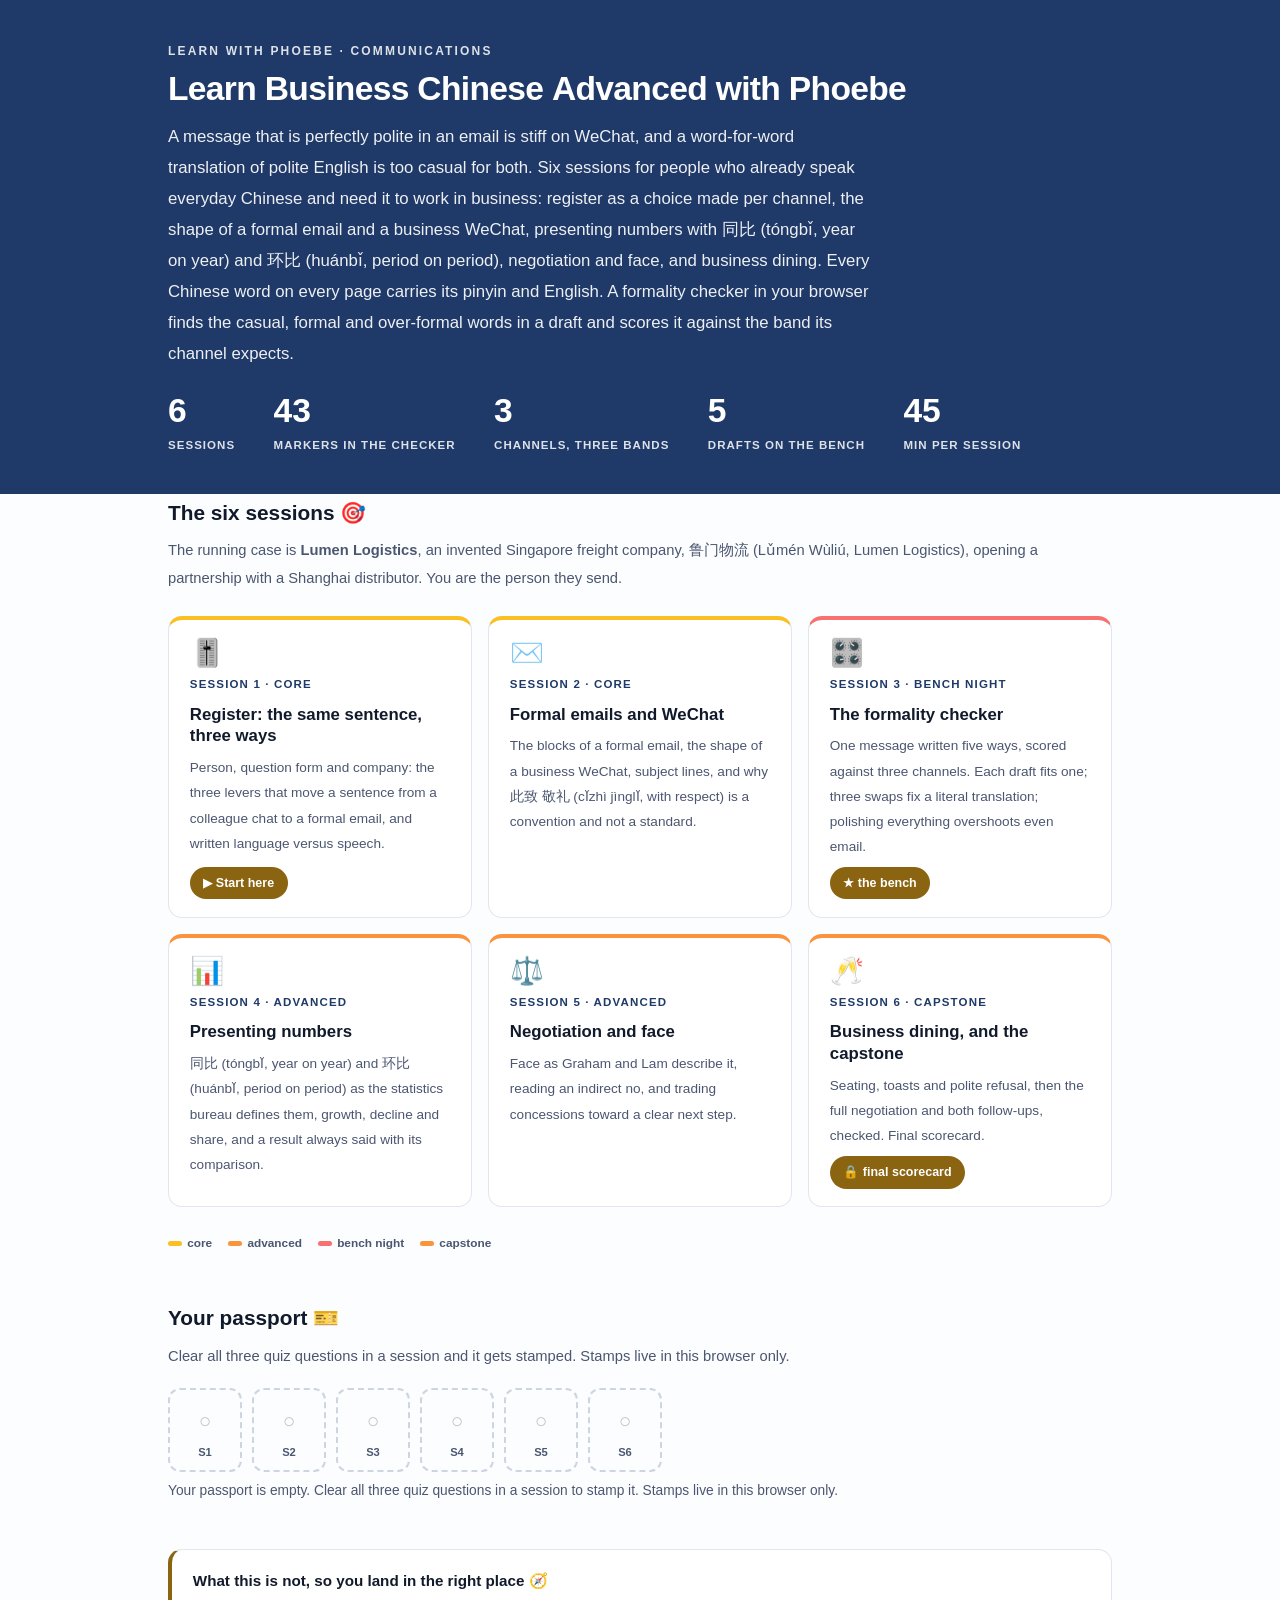
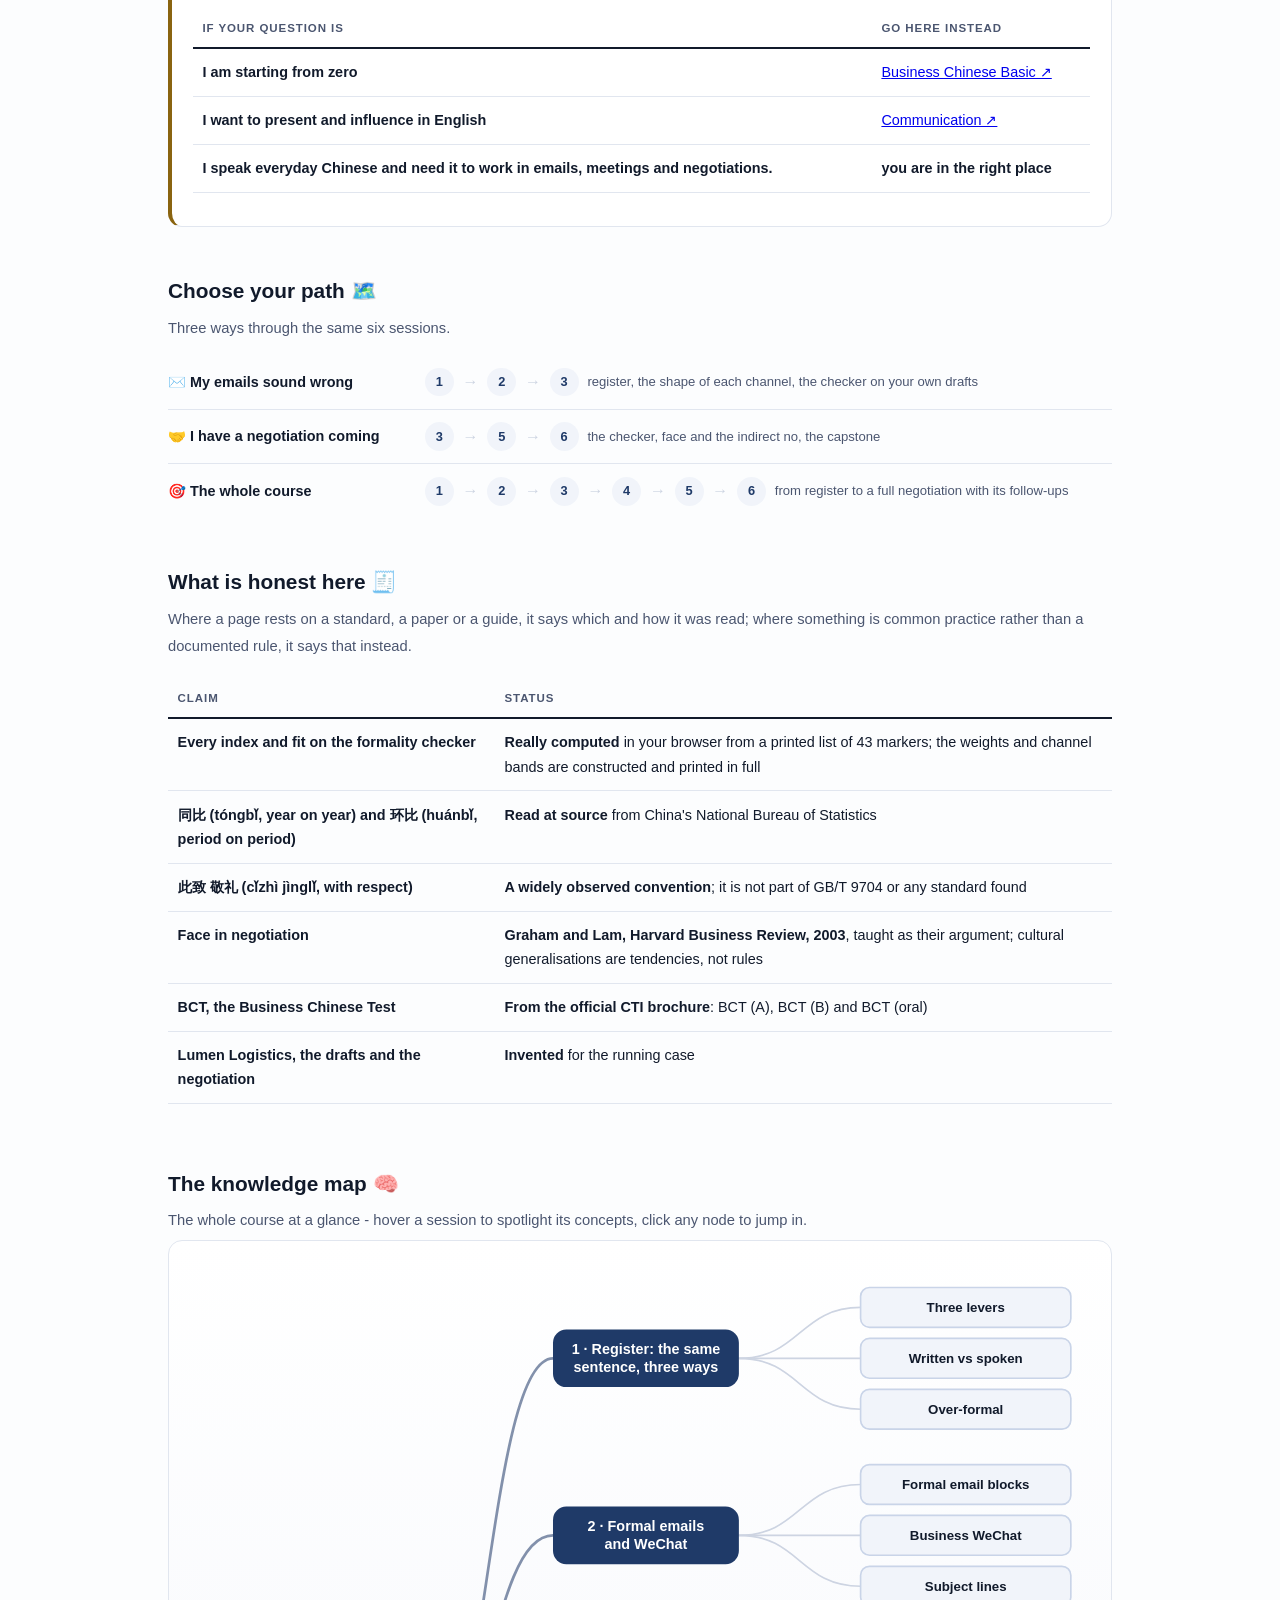
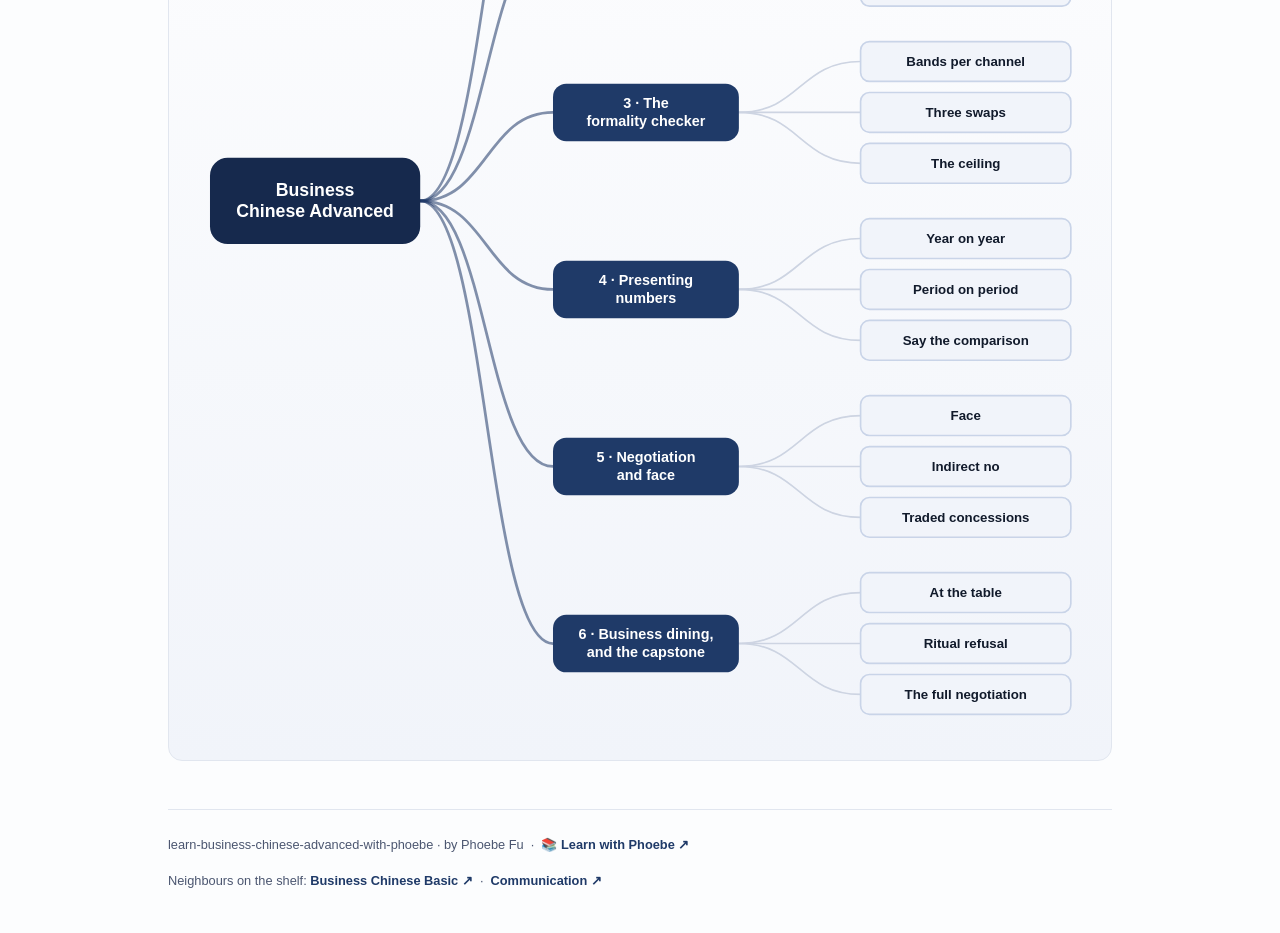
==== index.html @ 0dae361d "Learn Business Chinese Advanced: six sessions Business register for people who already speak everyda" ====
<!DOCTYPE html>
<html lang="en">
<head>
<meta charset="UTF-8">
<meta name="viewport" content="width=device-width, initial-scale=1.0">
<!-- social:start -->
<meta name="description" content="Six sessions on business Chinese for people who already speak it day to day: register, formal emails and WeChat, presenting numbers, negotiation and face, and business dining, with a formality checker that scores a draft against the channel it is going to. Free, by Phoebe Fu.">
<meta property="og:type" content="website">
<meta property="og:site_name" content="Learn with Phoebe">
<meta property="og:title" content="Learn Business Chinese Advanced with Phoebe">
<meta property="og:description" content="One message written five ways, scored against three channels: each draft fits one, and polishing everything into classical phrasing fits none.">
<meta property="og:url" content="https://phoebefu6.github.io/learn-business-chinese-advanced-with-phoebe/">
<meta property="og:image" content="https://phoebefu6.github.io/learn-business-chinese-advanced-with-phoebe/assets/og-cover.png">
<meta property="og:image:width" content="1200">
<meta property="og:image:height" content="630">
<meta name="twitter:card" content="summary_large_image">
<meta name="twitter:title" content="Learn Business Chinese Advanced with Phoebe">
<meta name="twitter:description" content="One message written five ways, scored against three channels: each draft fits one, and polishing everything into classical phrasing fits none.">
<meta name="twitter:image" content="https://phoebefu6.github.io/learn-business-chinese-advanced-with-phoebe/assets/og-cover.png">
<!-- social:end -->
<title>Learn Business Chinese Advanced with Phoebe</title>
<link rel="stylesheet" href="assets/style.css?v=1">
<style>

  .stats-row { display: flex; gap: 2.4rem; margin-top: 1.5rem; flex-wrap: wrap; }
  .stat b { display: block; font-size: 2.1rem; font-weight: 800; line-height: 1.05; font-variant-numeric: tabular-nums; }
  .stat span { font-size: .72rem; opacity: .85; text-transform: uppercase; letter-spacing: .09em; font-weight: 600; }

  .course-grid { display: grid; grid-template-columns: repeat(auto-fit, minmax(17rem, 1fr)); gap: 1rem; margin-top: 1.5rem; }
  .course-card {
    border: 1px solid var(--hairline);
    border-top: 4px solid var(--diff, var(--indigo));
    border-radius: var(--radius);
    padding: 1.2rem 1.3rem 1.1rem;
    display: flex;
    flex-direction: column;
    gap: .5rem;
    text-decoration: none;
    color: var(--ink);
    background: #fff;
    transition: box-shadow .15s ease, border-color .15s ease, transform .15s ease;
    position: relative;
  }
  .course-card:hover { border-color: var(--indigo-soft); border-top-color: var(--diff, var(--indigo)); box-shadow: 0 8px 28px rgba(var(--shadow-rgb),.16); transform: translateY(-3px); }
  .course-card .cicon { font-size: 1.7rem; line-height: 1; }
  .course-card .cnum { font-size: .72rem; font-weight: 700; color: var(--indigo); text-transform: uppercase; letter-spacing: .1em; }
  .course-card h3 { font-size: 1.05rem; font-weight: 800; line-height: 1.3; }
  .course-card p { font-size: .85rem; color: var(--muted); flex: 1; }
  .course-card .meta { display: flex; gap: .4rem; flex-wrap: wrap; }

  .diff-legend { display: flex; gap: 1rem; margin-top: 1.6rem; font-size: .74rem; color: var(--muted); font-weight: 600; flex-wrap: wrap; }
  .diff-legend i { display: inline-block; width: .85rem; height: .35rem; border-radius: 999px; margin-right: .35rem; vertical-align: middle; }

  .paths { margin-top: 2.6rem; }
  .paths h2 { font-size: 1.3rem; font-weight: 800; margin-bottom: .3rem; }
  .paths .plede { color: var(--muted); font-size: .92rem; margin-bottom: .8rem; }
  .path { display: flex; gap: .55rem; align-items: center; padding: .75rem 0; border-bottom: .5px solid var(--hairline); flex-wrap: wrap; }
  .path:last-child { border-bottom: none; }
  .path b { min-width: 15.5rem; font-size: .9rem; }
  .path .pstep { background: var(--indigo-50); color: var(--indigo); border-radius: 999px; padding: .16rem .68rem; font-weight: 700; font-size: .8rem; text-decoration: none; transition: all .12s ease; }
  .path .pstep:hover { background: var(--indigo); color: #fff; }
  .path .parr { color: var(--faint); font-weight: 700; }

  .mm-section { margin-top: 1.6rem; }
  .mm-section h2 { font-size: 1.3rem; font-weight: 800; margin-bottom: .2rem; }
  .mm-section .mm-lede { color: var(--muted); font-size: .92rem; margin-bottom: .4rem; }
  .mm-wrap { border: 1px solid var(--hairline); border-radius: var(--radius); background: linear-gradient(180deg,#fff,var(--indigo-50)); padding: .6rem; overflow-x: auto; }
  .mm-svg { width: 100%; height: auto; display: block; max-width: 60rem; margin: 0 auto; min-width: 34rem; }
  .mm-link { cursor: pointer; text-decoration: none; }
  .mm-node rect { transition: opacity .15s ease, filter .15s ease; }
  .mm-node text { pointer-events: none; }
  .mm-link:hover .mm-node rect { filter: brightness(1.06); }
  .mm-edge { transition: opacity .15s ease; }

  .not-this { border: 1px solid var(--hairline); border-left: 4px solid var(--clay); border-radius: var(--radius); background: #fff; padding: 1.1rem 1.3rem; margin-top: 1.2rem; }
  .not-this h3 { font-size: .95rem; font-weight: 800; margin-bottom: .5rem; }
  .siblings { display: grid; grid-template-columns: repeat(auto-fit, minmax(13rem, 1fr)); gap: .8rem; margin-top: 1rem; }
  .sibling { border: 1px solid var(--hairline); border-radius: 12px; padding: .9rem 1rem; background: #fff; text-decoration: none; color: var(--ink); font-size: .86rem; }
  .sibling b { display: block; font-size: .92rem; margin-bottom: .2rem; }
  .sibling span { color: var(--muted); }
  .sibling.here { border-color: var(--indigo); background: var(--indigo-50); }
</style>
</head>
<body>

<header class="masthead">
  <div class="wrap">
    <div class="eyebrow">Learn with Phoebe · Communications</div>
    <h1>Learn <span class="accent">Business Chinese</span> Advanced with Phoebe</h1>
    <p class="sub">A message that is perfectly polite in an email is stiff on WeChat, and a word-for-word translation of polite English is too casual for both. Six sessions for people who already speak everyday Chinese and need it to work in business: register as a choice made per channel, the shape of a formal email and a business WeChat, presenting numbers with 同比 (tóngbǐ, year on year) and 环比 (huánbǐ, period on period), negotiation and face, and business dining. Every Chinese word on every page carries its pinyin and English. A formality checker in your browser finds the casual, formal and over-formal words in a draft and scores it against the band its channel expects.</p>
    <div class="stats-row">
      <div class="stat"><b data-count="6">6</b><span>sessions</span></div>
      <div class="stat"><b data-count="43">43</b><span>markers in the checker</span></div>
      <div class="stat"><b data-count="3">3</b><span>channels, three bands</span></div>
      <div class="stat"><b data-count="5">5</b><span>drafts on the bench</span></div>
      <div class="stat"><b data-count="45">45</b><span>min per session</span></div>
    </div>
  </div>
</header>

<main class="wrap">

  <section class="section">
    <div class="paths" style="margin-top:0">
      <h2>The six sessions 🎯</h2>
      <p class="plede">The running case is <strong>Lumen Logistics</strong>, an invented Singapore freight company, 鲁门物流 (Lǔmén Wùliú, Lumen Logistics), opening a partnership with a Shanghai distributor. You are the person they send.</p>
    </div>
    <div class="course-grid">
      <a class="course-card" href="courses/01-register.html" style="--diff:#FBBF24">
        <span class="cicon">🎚️</span>
        <span class="cnum">Session 1 · core</span>
        <h3>Register: the same sentence, three ways</h3>
        <p>Person, question form and company: the three levers that move a sentence from a colleague chat to a formal email, and written language versus speech.</p>
        <span class="meta"><span class="pill amber">▶ Start here</span></span>
      </a>
      <a class="course-card" href="courses/02-formal-emails-and-wechat.html" style="--diff:#FBBF24">
        <span class="cicon">✉️</span>
        <span class="cnum">Session 2 · core</span>
        <h3>Formal emails and WeChat</h3>
        <p>The blocks of a formal email, the shape of a business WeChat, subject lines, and why 此致 敬礼 (cǐzhì jìnglǐ, with respect) is a convention and not a standard.</p>
        <span class="meta"></span>
      </a>
      <a class="course-card" href="courses/03-the-formality-checker.html" style="--diff:#F87171">
        <span class="cicon">🎛️</span>
        <span class="cnum">Session 3 · bench night</span>
        <h3>The formality checker</h3>
        <p>One message written five ways, scored against three channels. Each draft fits one; three swaps fix a literal translation; polishing everything overshoots even email.</p>
        <span class="meta"><span class="pill amber">★ the bench</span></span>
      </a>
      <a class="course-card" href="courses/04-presenting-numbers.html" style="--diff:#FB923C">
        <span class="cicon">📊</span>
        <span class="cnum">Session 4 · advanced</span>
        <h3>Presenting numbers</h3>
        <p>同比 (tóngbǐ, year on year) and 环比 (huánbǐ, period on period) as the statistics bureau defines them, growth, decline and share, and a result always said with its comparison.</p>
        <span class="meta"></span>
      </a>
      <a class="course-card" href="courses/05-negotiation-and-face.html" style="--diff:#FB923C">
        <span class="cicon">⚖️</span>
        <span class="cnum">Session 5 · advanced</span>
        <h3>Negotiation and face</h3>
        <p>Face as Graham and Lam describe it, reading an indirect no, and trading concessions toward a clear next step.</p>
        <span class="meta"></span>
      </a>
      <a class="course-card" href="courses/06-dining-and-capstone.html" style="--diff:#FB923C">
        <span class="cicon">🥂</span>
        <span class="cnum">Session 6 · capstone</span>
        <h3>Business dining, and the capstone</h3>
        <p>Seating, toasts and polite refusal, then the full negotiation and both follow-ups, checked. Final scorecard.</p>
        <span class="meta"><span class="pill amber">🔒 final scorecard</span></span>
      </a>
    </div>
    <div class="diff-legend">
      <span><i style="background:#FBBF24"></i>core</span>
      <span><i style="background:#FB923C"></i>advanced</span>
      <span><i style="background:#F87171"></i>bench night</span>
      <span><i style="background:#FB923C"></i>capstone</span>
    </div>
  </section>

  <section class="section">
    <div class="paths" style="margin-top:0">
      <h2>Your passport 🎫</h2>
      <p class="plede">Clear all three quiz questions in a session and it gets stamped. Stamps live in this browser only.</p>
    </div>
    <div class="pp-strip"></div>
  </section>

  <section class="section">
    <div class="not-this">
      <h3>What this is not, so you land in the right place 🧭</h3>
      <table class="clean">
        <tr><th>If your question is</th><th>Go here instead</th></tr>
        <tr><td>I am starting from zero</td><td><a href="https://phoebefu6.github.io/learn-business-chinese-basic-with-phoebe/">Business Chinese Basic ↗</a></td></tr>
        <tr><td>I want to present and influence in English</td><td><a href="https://phoebefu6.github.io/learn-communication-with-phoebe/">Communication ↗</a></td></tr>
        <tr><td><strong>I speak everyday Chinese and need it to work in emails, meetings and negotiations.</strong></td><td><strong>you are in the right place</strong></td></tr>
      </table>
    </div>
  </section>

  <section class="section">
    <div class="paths">
      <h2>Choose your path 🗺️</h2>
      <p class="plede">Three ways through the same six sessions.</p>
      <div class="path"><b>✉️ My emails sound wrong</b>
        <a class="pstep" href="courses/01-register.html">1</a><span class="parr">→</span><a class="pstep" href="courses/02-formal-emails-and-wechat.html">2</a><span class="parr">→</span><a class="pstep" href="courses/03-the-formality-checker.html">3</a>
        <span style="font-size:.82rem;color:var(--muted)">register, the shape of each channel, the checker on your own drafts</span>
      </div>
      <div class="path"><b>🤝 I have a negotiation coming</b>
        <a class="pstep" href="courses/03-the-formality-checker.html">3</a><span class="parr">→</span><a class="pstep" href="courses/05-negotiation-and-face.html">5</a><span class="parr">→</span><a class="pstep" href="courses/06-dining-and-capstone.html">6</a>
        <span style="font-size:.82rem;color:var(--muted)">the checker, face and the indirect no, the capstone</span>
      </div>
      <div class="path"><b>🎯 The whole course</b>
        <a class="pstep" href="courses/01-register.html">1</a><span class="parr">→</span><a class="pstep" href="courses/02-formal-emails-and-wechat.html">2</a><span class="parr">→</span><a class="pstep" href="courses/03-the-formality-checker.html">3</a><span class="parr">→</span><a class="pstep" href="courses/04-presenting-numbers.html">4</a><span class="parr">→</span><a class="pstep" href="courses/05-negotiation-and-face.html">5</a><span class="parr">→</span><a class="pstep" href="courses/06-dining-and-capstone.html">6</a>
        <span style="font-size:.82rem;color:var(--muted)">from register to a full negotiation with its follow-ups</span>
      </div>
    </div>
  </section>

  <section class="section">
    <div class="paths" style="margin-top:0">
      <h2>What is honest here 🧾</h2>
      <p class="plede">Where a page rests on a standard, a paper or a guide, it says which and how it was read; where something is common practice rather than a documented rule, it says that instead.</p>
    </div>
    <table class="clean">
      <tr><th>Claim</th><th>Status</th></tr>
      <tr><td>Every index and fit on the formality checker</td><td><strong>Really computed</strong> in your browser from a printed list of 43 markers; the weights and channel bands are constructed and printed in full</td></tr>
      <tr><td>同比 (tóngbǐ, year on year) and 环比 (huánbǐ, period on period)</td><td><strong>Read at source</strong> from China's National Bureau of Statistics</td></tr>
      <tr><td>此致 敬礼 (cǐzhì jìnglǐ, with respect)</td><td><strong>A widely observed convention</strong>; it is not part of GB/T 9704 or any standard found</td></tr>
      <tr><td>Face in negotiation</td><td><strong>Graham and Lam, Harvard Business Review, 2003</strong>, taught as their argument; cultural generalisations are tendencies, not rules</td></tr>
      <tr><td>BCT, the Business Chinese Test</td><td><strong>From the official CTI brochure</strong>: BCT (A), BCT (B) and BCT (oral)</td></tr>
      <tr><td>Lumen Logistics, the drafts and the negotiation</td><td><strong>Invented</strong> for the running case</td></tr>
    </table>
  </section>

  <section class="section mm-section">
    <h2>The knowledge map 🧠</h2>
    <p class="mm-lede">The whole course at a glance - hover a session to spotlight its concepts, click any node to jump in.</p>
    <div class="mm-wrap"><div id="mindmap"></div></div>
  </section>

  <footer class="pagefoot">
    <span>learn-business-chinese-advanced-with-phoebe · by Phoebe Fu &nbsp;·&nbsp; 📚 <a href="https://phoebefu6.github.io/learn-with-phoebe/">Learn with Phoebe ↗</a></span>
    <span>Neighbours on the shelf: <a href="https://phoebefu6.github.io/learn-business-chinese-basic-with-phoebe/">Business Chinese Basic ↗</a> &nbsp;·&nbsp; <a href="https://phoebefu6.github.io/learn-communication-with-phoebe/">Communication ↗</a></span>
  </footer>

</main>

<script>
window.MINDMAP_DATA = {
  "title": "Business\nChinese Advanced",
  "centerColor": "#16294D",
  "sessions": [
    {
      "label": "Register: the same\nsentence, three ways",
      "href": "courses/01-register.html",
      "color": "#FBBF24",
      "concepts": [
        {
          "label": "Three levers",
          "href": "courses/01-register.html"
        },
        {
          "label": "Written vs spoken",
          "href": "courses/01-register.html"
        },
        {
          "label": "Over-formal",
          "href": "courses/01-register.html"
        }
      ]
    },
    {
      "label": "Formal emails\nand WeChat",
      "href": "courses/02-formal-emails-and-wechat.html",
      "color": "#FBBF24",
      "concepts": [
        {
          "label": "Formal email blocks",
          "href": "courses/02-formal-emails-and-wechat.html"
        },
        {
          "label": "Business WeChat",
          "href": "courses/02-formal-emails-and-wechat.html"
        },
        {
          "label": "Subject lines",
          "href": "courses/02-formal-emails-and-wechat.html"
        }
      ]
    },
    {
      "label": "The\nformality checker",
      "href": "courses/03-the-formality-checker.html",
      "color": "#F87171",
      "concepts": [
        {
          "label": "Bands per channel",
          "href": "courses/03-the-formality-checker.html"
        },
        {
          "label": "Three swaps",
          "href": "courses/03-the-formality-checker.html"
        },
        {
          "label": "The ceiling",
          "href": "courses/03-the-formality-checker.html"
        }
      ]
    },
    {
      "label": "Presenting\nnumbers",
      "href": "courses/04-presenting-numbers.html",
      "color": "#FB923C",
      "concepts": [
        {
          "label": "Year on year",
          "href": "courses/04-presenting-numbers.html"
        },
        {
          "label": "Period on period",
          "href": "courses/04-presenting-numbers.html"
        },
        {
          "label": "Say the comparison",
          "href": "courses/04-presenting-numbers.html"
        }
      ]
    },
    {
      "label": "Negotiation\nand face",
      "href": "courses/05-negotiation-and-face.html",
      "color": "#FB923C",
      "concepts": [
        {
          "label": "Face",
          "href": "courses/05-negotiation-and-face.html"
        },
        {
          "label": "Indirect no",
          "href": "courses/05-negotiation-and-face.html"
        },
        {
          "label": "Traded concessions",
          "href": "courses/05-negotiation-and-face.html"
        }
      ]
    },
    {
      "label": "Business dining,\nand the capstone",
      "href": "courses/06-dining-and-capstone.html",
      "color": "#FB923C",
      "concepts": [
        {
          "label": "At the table",
          "href": "courses/06-dining-and-capstone.html"
        },
        {
          "label": "Ritual refusal",
          "href": "courses/06-dining-and-capstone.html"
        },
        {
          "label": "The full negotiation",
          "href": "courses/06-dining-and-capstone.html"
        }
      ]
    }
  ]
};
</script>
<script src="assets/mindmap.js?v=1"></script>
<script src="assets/app.js?v=1"></script>
</body>
</html>
---- assets/style.css ----
/* learn-business-chinese-advanced-with-phoebe - editorial bold design system
   Accent: ink indigo #1F3A68 · Flagship: gold #8A6410
   (CSS var names still read --indigo/--amber; they hold ink indigo and gold.)
   NOTE: this is the PAGE chrome. Widget palettes inside the bench scripts are separate. */

:root {
  --indigo: #1F3A68;
  --indigo-deep: #16294D;
  --indigo-mid: #2B4C80;
  --indigo-soft: #C9D4E8;
  --indigo-50: #F1F4FA;
  --ink: #111A2B;
  --muted: #4B5670;
  --faint: #CDD4E2;
  --hairline: #E1E6EF;
  --clay: #8A6410;
  --clay-ink: #5E440A;
  --amber: #8A6410;
  --amber-ink: #5E440A;
  --amber-50: #F8F0DD;
  --paper: #FCFDFE;
  --code-bg: #111A2B;
  --code-ink: #E1E6EF;
  --scrim-rgb: 17,26,43;
  --shadow-rgb: 31,58,104;
  --radius: 14px;
}

* { margin: 0; padding: 0; box-sizing: border-box; }

html { font-size: 16px; scroll-behavior: smooth; }
html.zoom-125 { font-size: 20px; }
html.zoom-150 { font-size: 24px; }

body {
  font-family: "Inter", -apple-system, BlinkMacSystemFont, "Segoe UI", Roboto, sans-serif;
  background: var(--paper);
  color: var(--ink);
  line-height: 1.85;
  font-feature-settings: "tnum";
}

.wrap { max-width: 62rem; margin: 0 auto; padding: 0 1.5rem; }

/* ---------- header band ---------- */
.masthead {
  background: var(--indigo);
  color: #fff;
  padding: 2.5rem 0 2.25rem;
}
.masthead .eyebrow {
  font-size: .75rem;
  letter-spacing: .18em;
  text-transform: uppercase;
  opacity: .85;
  font-weight: 600;
}
.masthead h1 {
  font-size: 2.1rem;
  line-height: 1.15;
  font-weight: 800;
  margin: .5rem 0 .75rem;
  letter-spacing: -.02em;
}
.masthead h1 .accent { color: inherit; }
.masthead .sub { font-size: 1.05rem; opacity: .92; max-width: 44rem; }

.chip-row { display: flex; flex-wrap: wrap; gap: .5rem; margin-top: 1.1rem; }
.chip {
  display: inline-flex;
  align-items: center;
  gap: .35rem;
  border-radius: 999px;
  padding: .25rem .8rem;
  font-size: .78rem;
  font-weight: 600;
  white-space: nowrap;
}
.chip.level { background: #fff; color: var(--indigo); }
.chip.audience { background: rgba(255,255,255,.16); color: #fff; border: 1px solid rgba(255,255,255,.35); }
.chip.time { background: var(--ink); color: #fff; font-variant-numeric: tabular-nums; }


/* ---------- agenda band ----------
   Recovered 2026-09-02. These six repos were scaffolded from a stylesheet that had
   lost this block, so .agenda rendered as run-on inline text ~700px tall inside the
   masthead. 87 of 93 repos carry it; these were the exception, and they were also the
   six the estate sweep could not see. See course-builder/references/field-notes.md.

   .a3 does NOT reuse the donor's `color: var(--amber-ink)`: that pair falls below
   4.5:1 against --amber in all six palettes, which is the same failure the sweep
   flags on the wellbeing courses. The literal below is the darkest tone of this
   repo's own amber-ink that clears 4.5:1, so the band stays bright. Recompute it if
   --amber changes. */
.agenda {
  display: flex;
  border-radius: 999px;
  overflow: hidden;
  margin: 1.4rem 0 0;
  font-size: .72rem;
  font-weight: 600;
  text-align: center;
  color: #fff;
}
.agenda span { padding: .45rem .3rem; white-space: nowrap; overflow: hidden; text-overflow: ellipsis; }
.agenda .a1 { background: var(--indigo-deep); }
.agenda .a2 { background: var(--indigo-mid); }
.agenda .a3 { background: var(--amber); color: #FFFFFF; }
.agenda .a4 { background: var(--indigo-soft); color: var(--ink); }

/* ---------- toolbar ---------- */
.toolbar {
  position: sticky;
  top: 0;
  z-index: 40;
  background: rgba(255,255,255,.94);
  backdrop-filter: blur(6px);
  border-bottom: 1px solid var(--hairline);
  padding: .55rem 0;
}
.toolbar .wrap { display: flex; align-items: center; gap: .5rem; flex-wrap: nowrap; }
.toolbar .crumb { font-size: .8rem; color: var(--muted); font-weight: 600; margin-right: auto; min-width: 0; white-space: nowrap; overflow: hidden; text-overflow: ellipsis; }
.toolbar .btn { white-space: nowrap; flex: none; padding: .38rem .8rem; font-size: .78rem; line-height: 1.2; }
.toolbar .crumb a { color: var(--indigo); text-decoration: none; }
.btn {
  border: 1px solid var(--hairline);
  background: #fff;
  color: var(--ink);
  border-radius: 999px;
  padding: .35rem .9rem;
  font-size: .78rem;
  font-weight: 600;
  cursor: pointer;
  font-family: inherit;
  transition: all .15s ease;
}
.btn:hover { border-color: var(--indigo); color: var(--indigo); }
.btn.primary { background: var(--indigo); border-color: var(--indigo); color: #fff; }
.btn.primary:hover { background: var(--indigo-deep); }

/* ---------- sections ---------- */
main { padding: 2.5rem 0 4rem; }

.section { margin-bottom: 2.8rem; }
.section-kicker { margin-bottom: 1rem; }
.section-kicker .klabel {
  display: block;
  font-size: .72rem;
  text-transform: uppercase;
  letter-spacing: .1em;
  color: var(--indigo);
  font-weight: 700;
  margin-bottom: .35rem;
}
.section-kicker h2 {
  font-size: 1.45rem;
  font-weight: 800;
  letter-spacing: -.01em;
  display: flex;
  align-items: center;
  gap: .7rem;
  flex-wrap: wrap;
}
.section-kicker .tag {
  border-radius: 999px;
  padding: .18rem .7rem;
  font-size: .7rem;
  font-weight: 700;
  text-transform: uppercase;
  letter-spacing: .08em;
}
.tag.concept { background: var(--indigo-50); color: var(--indigo); }
.tag.demo { background: var(--amber-50); color: var(--amber-ink); }
.tag.exercise { background: var(--ink); color: #fff; }

.lede { color: var(--muted); max-width: 46rem; margin-bottom: 1.4rem; line-height: 1.8; }

/* live vs self-study markers on cards */
.mode {
  font-size: .64rem;
  font-weight: 700;
  text-transform: uppercase;
  letter-spacing: .07em;
  padding: .14rem .6rem;
  border-radius: 999px;
  flex: none;
}
.mode.live { background: var(--indigo); color: #fff; }
.mode.self { background: #fff; color: var(--muted); border: 1px solid var(--hairline); }

/* ---------- accordions ---------- */
details.card {
  border: 1px solid var(--hairline);
  border-radius: var(--radius);
  margin-bottom: .8rem;
  overflow: hidden;
  background: #fff;
}
details.card[open] { border-color: var(--indigo-soft); box-shadow: 0 8px 28px rgba(var(--shadow-rgb),.08); }
details.card summary {
  list-style: none;
  cursor: pointer;
  padding: 1rem 1.25rem;
  display: flex;
  align-items: center;
  gap: .75rem;
  font-weight: 700;
  font-size: 1.02rem;
  user-select: none;
}
details.card summary::-webkit-details-marker { display: none; }
details.card summary .dot {
  width: .6rem; height: .6rem;
  border-radius: 999px;
  background: var(--indigo);
  flex: none;
}
details.card summary .mini { margin-left: auto; font-size: .72rem; color: var(--muted); font-weight: 600; white-space: nowrap; }
details.card summary .caret { transition: transform .2s ease; color: var(--indigo); font-size: .8rem; }
details.card[open] summary .caret { transform: rotate(90deg); }
details.card .body { padding: 0 1.25rem 1.4rem; border-top: 1px solid var(--hairline); padding-top: 1.15rem; }
details.card .body p { margin-bottom: 1.05rem; max-width: 48rem; }
details.card .body p:last-child { margin-bottom: 0; }
details.card .body ul, details.card .body ol { margin: 0 0 1.1rem 1.2rem; max-width: 47rem; }
details.card .body li { margin-bottom: .65rem; }
details.card .body h4 { font-size: .95rem; font-weight: 700; margin: 1.1rem 0 .45rem; }
details.card .body h4:first-child { margin-top: 0; }

/* ---------- pills & legends ---------- */
.legend { display: flex; flex-wrap: wrap; gap: .5rem; margin: 0 0 1.2rem; }
.pill {
  display: inline-flex;
  align-items: center;
  gap: .4rem;
  border-radius: 999px;
  padding: .28rem .85rem;
  font-size: .78rem;
  font-weight: 600;
}
.pill.solid { background: var(--indigo); color: #fff; }
.pill.light { background: var(--indigo-50); color: var(--indigo); }
.pill.inkpill { background: var(--ink); color: #fff; }
.pill.amber, .pill.peach { background: var(--amber); color: #fff; }
.pill.bare { color: var(--faint); }

/* ---------- 4D grid ---------- */
.grid-2 { display: grid; grid-template-columns: repeat(auto-fit, minmax(15rem, 1fr)); gap: .8rem; margin: .5rem 0 1rem; }
.d-card {
  border: 1px solid var(--hairline);
  border-left: 4px solid var(--indigo);
  border-radius: 10px;
  padding: 1rem 1.1rem;
}
.d-card h4 { font-size: .95rem; margin-bottom: .3rem; }
.d-card h4 .lead-letter { color: var(--indigo); }
.d-card p { font-size: .86rem; color: var(--muted); margin: 0; }

/* ---------- tables ---------- */
table.clean { width: 100%; border-collapse: collapse; font-size: .9rem; margin: .4rem 0 1rem; }
table.clean th {
  text-align: left;
  font-size: .72rem;
  text-transform: uppercase;
  letter-spacing: .08em;
  color: var(--muted);
  padding: .5rem .6rem;
  border-bottom: 2px solid var(--ink);
}
table.clean td { padding: .7rem .6rem; border-bottom: .5px solid var(--hairline); vertical-align: top; line-height: 1.7; }
table.clean td:first-child { font-weight: 600; }

/* ---------- prompt boxes ---------- */
.prompt-box {
  position: relative;
  background: var(--code-bg);
  color: var(--code-ink);
  border-radius: var(--radius);
  padding: 1.1rem 1.2rem;
  margin: 1rem 0 1.2rem;
  font-family: "SF Mono", ui-monospace, Menlo, Consolas, monospace;
  font-size: .84rem;
  line-height: 1.65;
  white-space: pre-wrap;
  word-break: break-word;
}
.prompt-box .label {
  position: absolute;
  top: -0.7rem;
  left: 1rem;
  background: var(--indigo);
  color: #fff;
  font-family: "Inter", -apple-system, sans-serif;
  font-size: .68rem;
  font-weight: 700;
  letter-spacing: .06em;
  text-transform: uppercase;
  border-radius: 999px;
  padding: .15rem .7rem;
}
.prompt-box.bad .label { background: var(--faint); color: var(--ink); }
.prompt-box.good .label { background: var(--amber); color: #fff; }
.copy-btn {
  position: absolute;
  top: .7rem;
  right: .7rem;
  background: rgba(255,255,255,.1);
  border: 1px solid rgba(255,255,255,.25);
  color: #fff;
  border-radius: 999px;
  padding: .25rem .8rem;
  font-size: .72rem;
  font-weight: 600;
  cursor: pointer;
  font-family: "Inter", -apple-system, sans-serif;
  transition: background .15s ease;
}
.copy-btn:hover { background: rgba(255,255,255,.22); }
.copy-btn.copied { background: var(--amber); border-color: var(--amber); color: #fff; }

/* ---------- demo steps ---------- */
.steps { counter-reset: step; margin: .6rem 0 1rem; }
.step {
  display: grid;
  grid-template-columns: max-content minmax(0, 1fr);
  column-gap: .9rem;
  row-gap: .2rem;
  padding: .85rem 0;
  border-bottom: .5px solid var(--hairline);
}
.step > * { grid-column: 2; min-width: 0; }
.step > .prompt-box { margin: .8rem 0 .4rem; }
.step:last-child { border-bottom: none; }
.step::before {
  counter-increment: step;
  content: counter(step);
  flex: none;
  width: 1.7rem; height: 1.7rem;
  border-radius: 999px;
  background: var(--indigo-50);
  color: var(--indigo);
  font-weight: 700;
  font-size: .85rem;
  display: inline-flex;
  align-items: center;
  justify-content: center;
  margin-top: .1rem;
}
.step p { margin: 0; }
/* A code box inside a step sits BELOW the step text at full width. Without this the flex row
 * puts it in a half-width column beside the text and wraps code mid-token. */
.step { flex-wrap: wrap; }
.step > p { flex: 1 1 0; min-width: 0; }
.step > .prompt-box { flex: 1 1 100%; margin: .7rem 0 .2rem; word-break: normal; overflow-x: auto; }

/* ---------- callouts ---------- */
.callout {
  border-radius: var(--radius);
  padding: 1rem 1.2rem;
  margin: 1rem 0;
  font-size: .92rem;
}
.callout.tip { background: var(--indigo-50); border-left: 4px solid var(--indigo); }
.callout.win { background: var(--amber-50); border-left: 4px solid var(--amber); }
.callout strong:first-child { display: block; margin-bottom: .2rem; }

.callout.example {
  background: #FFFFFF;
  border: 1px solid var(--hairline);
  border-left: 4px solid var(--amber);
  font-size: .9rem;
}
.callout.example .ex-pill {
  display: inline-block;
  background: var(--amber);
  color: #fff;
  border-radius: 999px;
  padding: .15rem .7rem;
  font-size: .68rem;
  font-weight: 700;
  text-transform: uppercase;
  letter-spacing: .06em;
  margin-bottom: .5rem;
}
.callout.example p { margin: 0 0 .75rem; max-width: 47rem; }
.callout.example p:last-child { margin-bottom: 0; }
.callout.example ul { margin: 0 0 0 1.1rem; max-width: 46rem; }
.callout.example li { margin-bottom: .6rem; }
.callout.example li:last-child { margin-bottom: 0; }

/* ---------- zoomable figures ---------- */
figure.zoomable {
  border: 1px solid var(--hairline);
  border-radius: var(--radius);
  padding: 1.2rem;
  margin: 1rem 0 1.4rem;
  cursor: zoom-in;
  transition: box-shadow .15s ease;
  background: #fff;
}
figure.zoomable:hover { box-shadow: 0 8px 28px rgba(var(--shadow-rgb),.12); }
figure.zoomable svg, figure.zoomable img { width: 100%; height: auto; display: block; }
figure.zoomable figcaption {
  margin-top: .6rem;
  font-size: .76rem;
  color: var(--muted);
  font-weight: 600;
  display: flex;
  align-items: center;
  gap: .4rem;
}

.lightbox {
  position: fixed;
  inset: 0;
  z-index: 100;
  background: rgba(var(--scrim-rgb),.9);
  display: none;
  align-items: center;
  justify-content: center;
  padding: 3vh 3vw;
  cursor: zoom-out;
}
.lightbox.open { display: flex; }
.lightbox .inner {
  background: #fff;
  border-radius: var(--radius);
  padding: 2rem;
  max-width: 94vw;
  max-height: 92vh;
  overflow: auto;
}
.lightbox .inner svg, .lightbox .inner img { width: min(88vw, 70rem); height: auto; }
.lightbox .close-hint {
  position: fixed;
  top: 1rem; right: 1.4rem;
  color: #fff;
  font-size: .8rem;
  font-weight: 600;
  opacity: .8;
}

/* ---------- courses covered ---------- */
.covered { border: 1px solid var(--hairline); border-radius: var(--radius); overflow: hidden; }
.covered-row {
  display: flex;
  align-items: baseline;
  gap: .8rem;
  padding: .75rem 1.1rem;
  border-bottom: .5px solid var(--hairline);
  font-size: .9rem;
}
.covered-row:last-child { border-bottom: none; }
.covered-row .status { flex: none; }
.covered-row .name { font-weight: 600; }
.covered-row .note { margin-left: auto; color: var(--muted); font-size: .78rem; text-align: right; }

/* ---------- cheat sheet footer ---------- */
.cheat {
  background: var(--ink);
  color: #fff;
  border-radius: var(--radius);
  padding: 1.6rem 1.6rem 1.3rem;
  margin-top: 3rem;
}
.cheat h3 { font-size: 1.1rem; margin-bottom: 1rem; }
.cheat h3 span { color: var(--indigo-soft); }
.cheat .grid-2 { gap: 1rem; }
.cheat .cheat-item { border-left: 3px solid var(--indigo-mid); padding-left: .8rem; }
.cheat .cheat-item b { display: block; font-size: .85rem; color: var(--indigo-soft); }
.cheat .cheat-item span { font-size: .82rem; opacity: .85; }

footer.pagefoot {
  border-top: 1px solid var(--hairline);
  margin-top: 3rem;
  padding: 1.4rem 0 2.5rem;
  font-size: .8rem;
  color: var(--muted);
  display: flex;
  justify-content: space-between;
  flex-wrap: wrap;
  gap: .8rem;
}
footer.pagefoot a { color: var(--indigo); text-decoration: none; font-weight: 600; }

/* ---------- wayfinding: reading progress + section dots + part numbers ---------- */

#progress-bar {
  position: fixed;
  top: 0; left: 0;
  height: 3px;
  width: 0;
  background: linear-gradient(90deg, var(--indigo), var(--amber));
  z-index: 90;
}

.pagenav {
  position: fixed;
  right: 1.1rem;
  top: 50%;
  transform: translateY(-50%);
  z-index: 50;
  display: flex;
  flex-direction: column;
  gap: .55rem;
}
.pagenav a {
  width: .68rem; height: .68rem;
  border-radius: 999px;
  background: #fff;
  border: 2px solid var(--faint);
  display: block;
  position: relative;
  transition: all .15s ease;
}
.pagenav a:hover { border-color: var(--indigo); transform: scale(1.3); }
.pagenav a.active { background: var(--indigo); border-color: var(--indigo); }
.pagenav a .nlabel {
  position: absolute;
  right: 1.4rem;
  top: 50%;
  transform: translateY(-50%);
  background: var(--ink);
  color: #fff;
  font-size: .7rem;
  font-weight: 600;
  padding: .22rem .65rem;
  border-radius: 6px;
  white-space: nowrap;
  opacity: 0;
  pointer-events: none;
  transition: opacity .15s ease;
}
.pagenav a:hover .nlabel { opacity: 1; }
@media (max-width: 74rem) { .pagenav { display: none; } }

main { counter-reset: partnum -1; }
.section .section-kicker { position: relative; }
.section .section-kicker::before {
  counter-increment: partnum;
  content: counter(partnum, decimal-leading-zero);
  position: absolute;
  right: 0;
  top: -1.2rem;
  font-size: 4.4rem;
  font-weight: 800;
  color: var(--indigo-50);
  line-height: 1;
  font-variant-numeric: tabular-nums;
  pointer-events: none;
  z-index: 0;
}
.section .section-kicker > * { position: relative; z-index: 1; }

details.card summary { transition: background .15s ease; }
details.card summary:hover { background: #F1F4FA; }

/* ---------- journey strip: you are here in the series ---------- */
.journey {
  display: flex;
  align-items: center;
  gap: .45rem;
  margin-top: 1.1rem;
  flex-wrap: wrap;
}
.journey .jlabel { font-size: .7rem; font-weight: 700; text-transform: uppercase; letter-spacing: .09em; opacity: .8; margin-right: .3rem; }
.journey a {
  width: 1.7rem; height: 1.7rem;
  border-radius: 999px;
  display: inline-flex;
  align-items: center;
  justify-content: center;
  font-size: .8rem;
  font-weight: 700;
  text-decoration: none;
  color: #fff;
  border: 1.5px solid rgba(255,255,255,.45);
  transition: all .15s ease;
  font-variant-numeric: tabular-nums;
}
.journey a:hover { border-color: #fff; transform: scale(1.12); }
.journey a.here { background: #fff; color: var(--indigo); border-color: #fff; }
.journey a.dd-chip { width: auto; border-radius: 999px; padding: 0 .7rem; font-size: .72rem; }

/* ---------- check-yourself quiz ---------- */
.quiz-q {
  border: 1px solid var(--hairline);
  border-radius: var(--radius);
  padding: 1.1rem 1.25rem 1rem;
  margin-bottom: .9rem;
  background: #fff;
}
.quiz-q .qtext { font-weight: 700; margin-bottom: .7rem; }
.quiz-q .qopt {
  display: block;
  width: 100%;
  text-align: left;
  background: #fff;
  border: 1px solid var(--hairline);
  border-radius: 10px;
  padding: .6rem .9rem;
  margin-bottom: .5rem;
  font-size: .9rem;
  font-family: inherit;
  color: var(--ink);
  cursor: pointer;
  transition: all .15s ease;
}
.quiz-q .qopt:hover { border-color: var(--indigo); background: var(--indigo-50); }
.quiz-q .qopt.correct { background: var(--indigo); border-color: var(--indigo); color: #fff; font-weight: 600; }
.quiz-q .qopt.correct::after { content: "  ✓"; }
.quiz-q .qopt.wrong { background: #FEF2F2; border-color: #FCA5A5; color: #991B1B; animation: qshake .3s ease; }
.quiz-q .qopt.wrong::after { content: "  ✗ try again"; font-size: .78rem; }
.quiz-q .qopt:disabled { cursor: default; }
.quiz-q .qwhy {
  display: none;
  background: var(--amber-50);
  border-left: 4px solid var(--amber);
  border-radius: 8px;
  padding: .6rem .9rem;
  font-size: .86rem;
  margin-top: .3rem;
}
.quiz-q.answered .qwhy { display: block; }
@keyframes qshake {
  0%, 100% { transform: translateX(0); }
  25% { transform: translateX(-5px); }
  75% { transform: translateX(5px); }
}
.quiz-score { font-weight: 700; color: var(--indigo); margin-top: .4rem; }

@media (prefers-reduced-motion: reduce) {
  .quiz-q .qopt.wrong { animation: none; }
  .journey a:hover { transform: none; }
}

/* ---------- micro-interactions (react-bits inspired, vanilla) ---------- */

/* BlurText: staggered word reveal on the masthead headline */
.masthead h1 .bw {
  display: inline-block;
  opacity: 0;
  filter: blur(8px);
  transform: translateY(.35em);
  animation: bw-in .7s cubic-bezier(.22,.9,.35,1) forwards;
  animation-delay: var(--bw-delay, 0s);
}
@keyframes bw-in {
  to { opacity: 1; filter: blur(0); transform: translateY(0); }
}

/* SpotlightCard: cursor-following highlight on accordion cards */
details.card { position: relative; }
details.card::after {
  content: "";
  position: absolute;
  inset: 0;
  pointer-events: none;
  opacity: 0;
  transition: opacity .3s ease;
  background: radial-gradient(320px circle at var(--mx, 50%) var(--my, 50%), rgba(var(--shadow-rgb),.09), transparent 65%);
}
details.card:hover::after { opacity: 1; }

/* ScrollReveal: sections rise in as they enter the viewport */
.js-reveal .section {
  opacity: 0;
  transform: translateY(16px);
  transition: opacity .6s ease, transform .6s cubic-bezier(.22,.9,.35,1);
}
.js-reveal .section.revealed { opacity: 1; transform: none; }

@media (prefers-reduced-motion: reduce) {
  .masthead h1 .bw { animation: none; opacity: 1; filter: none; transform: none; }
  details.card::after { display: none; }
  .js-reveal .section { opacity: 1; transform: none; transition: none; }
}

@media (max-width: 40rem) {
  .masthead h1 { font-size: 1.6rem; }
  
  .toolbar .crumb { display: none; }
}

@media print {
  .toolbar, .copy-btn { display: none; }
  details.card { border: 1px solid #ccc; }
}

/* ---------- live SQL playground (sql-live.js) ---------- */
.sqlbox {
  border: 1px solid var(--hairline);
  border-radius: var(--radius);
  background: #fff;
  overflow: hidden;
  margin: 1rem 0 1.4rem;
  box-shadow: 0 8px 28px rgba(var(--shadow-rgb),.06);
}
.sql-bar {
  display: flex; align-items: center; gap: .5rem;
  padding: .5rem .8rem;
  background: var(--indigo-deep);
  color: #fff;
}
.sql-dot { width: .6rem; height: .6rem; border-radius: 999px; background: var(--amber); flex: none; }
.sql-title { font-size: .76rem; font-weight: 600; letter-spacing: .02em; opacity: .92; }
.sql-spacer { margin-left: auto; }
.sql-btn {
  border: 1px solid rgba(255,255,255,.28);
  background: rgba(255,255,255,.08);
  color: #fff;
  border-radius: 999px;
  padding: .26rem .8rem;
  font-size: .74rem; font-weight: 700; cursor: pointer;
  font-family: inherit; transition: all .14s ease; white-space: nowrap;
}
.sql-btn:hover { background: rgba(255,255,255,.2); }
.sql-btn.sql-run { background: var(--amber); color: #fff; border-color: var(--amber); }
.sql-btn.sql-run:hover { filter: brightness(1.05); }
.sql-label {
  display: block;
  font-size: .64rem; text-transform: uppercase; letter-spacing: .09em;
  font-weight: 700; color: var(--muted);
  padding: .6rem .9rem .2rem;
}
.sql-code-wrap { border-bottom: 1px solid var(--hairline); }
.sql-code {
  width: 100%;
  border: none; outline: none; resize: vertical;
  padding: .35rem .9rem .9rem;
  font-family: "SF Mono", "JetBrains Mono", Menlo, Consolas, monospace;
  font-size: .86rem; line-height: 1.6;
  color: var(--ink); background: #fff;
  tab-size: 2;
}
.sql-out { padding: .2rem .9rem 1rem; overflow-x: auto; }
.sql-tablewrap { overflow-x: auto; }
table.sql-table { width: 100%; border-collapse: collapse; font-size: .84rem; margin: .3rem 0 .1rem; }
table.sql-table th {
  text-align: left; text-transform: uppercase; letter-spacing: .05em;
  font-size: .68rem; color: var(--indigo); font-weight: 800;
  padding: .35rem .6rem; border-bottom: 2px solid var(--indigo-50); white-space: nowrap;
}
table.sql-table td {
  padding: .32rem .6rem; border-bottom: .5px solid var(--hairline);
  font-variant-numeric: tabular-nums; white-space: nowrap;
}
table.sql-table tr:last-child td { border-bottom: none; }
.sql-null { color: var(--faint); font-style: italic; font-size: .78rem; }
.sql-note { font-size: .74rem; color: var(--muted); margin: .5rem 0 0; font-weight: 600; }
.sql-hint { font-weight: 500; font-style: italic; }
.sql-err {
  font-size: .82rem; color: #991B1B; background: #FEF2F2;
  border: 1px solid #FCA5A5; border-radius: 8px;
  padding: .55rem .75rem; margin: .4rem 0 0;
  font-family: "SF Mono", Menlo, monospace;
}
.sql-cap { font-size: .78rem; color: var(--muted); padding: 0 .9rem .8rem; }
.sqlbox.sql-had-err .sql-bar { background: #7f1d1d; }


@keyframes wkIn { from { opacity: 0; transform: translateY(6px); } to { opacity: 1; transform: none; } }


@media (max-width: 640px) {  }


@media (max-width: 640px) {
  
  
}

/* === LWP-PATCH v2 === */
/* palette-agnostic aliases: 75 repos use --indigo/--amber, 1 uses --pine/--clay */
:root {
  --pv-accent: var(--indigo, var(--pine, #334155));
  --pv-flag: var(--amber, var(--clay, #1F3A68));
  --pv-flag-50: var(--amber-50, var(--clay-50, #F8F0DD));
}

/* ============================================================
   v2 - readable on a phone + reading modes
   Layout only. No palette tokens are changed.
   ============================================================ */

/* --- skip link --- */
.skip-link {
  position: absolute; left: -9999px; top: 0; z-index: 200;
  background: var(--pv-accent); color: #fff;
  padding: .7rem 1.1rem; border-radius: 0 0 var(--radius) 0;
  font-weight: 700; font-size: .85rem; text-decoration: none;
}
.skip-link:focus { left: 0; }

/* --- visible keyboard focus everywhere --- */
:focus-visible {
  outline: 3px solid var(--pv-flag);
  outline-offset: 2px;
  border-radius: 4px;
}

/* --- diagrams: hold authored width, scroll instead of shrinking --- */
.figscroll { overflow-x: auto; -webkit-overflow-scrolling: touch; overscroll-behavior-x: contain; }
.figscroll::-webkit-scrollbar { height: 6px; }
.figscroll::-webkit-scrollbar-thumb { background: var(--faint); border-radius: 3px; }

/* --- tables: scroll container + sticky row label --- */
.tablescroll { overflow-x: auto; -webkit-overflow-scrolling: touch; border-radius: var(--radius); }

/* --- section contents counter --- */
.sec-meta {
  display: block; margin-top: .3rem;
  font-size: .72rem; font-weight: 700; letter-spacing: .06em;
  text-transform: uppercase; color: var(--muted);
  font-variant-numeric: tabular-nums;
}

/* --- study-mode switch --- */
.btn.mode-on { background: var(--pv-flag); border-color: var(--pv-flag); color: #fff; }

/* --- deep-linked card gets a moment of emphasis --- */
details.card.linked { border-color: var(--pv-flag); box-shadow: 0 0 0 3px var(--pv-flag-50); }

@media (max-width: 820px) {
  /* labels keep the size they were drawn at; the figure scrolls */
  figure.zoomable svg { min-width: 820px; }
  .figscroll .mm-svg, .mindmap svg { min-width: 840px; }

  table.clean { min-width: 620px; }
  table.clean th:first-child,
  table.clean td:first-child {
    position: sticky; left: 0; background: #fff;
    box-shadow: 1px 0 0 var(--hairline);
  }

  pre, .prompt-box { overflow-x: auto; }

  /* 44px tap targets */
  details.card summary { min-height: 44px; }
  .qopt { min-height: 44px; display: flex; align-items: center; padding: .7rem .9rem; }
  .toolbar .btn, .pagefoot a { min-height: 44px; display: inline-flex; align-items: center; justify-content: center; }
  .toolbar .crumb, .toolbar #zoom-toggle { display: none; }
  .toolbar .btn { flex: 1 1 0; padding: .3rem .4rem; font-size: .72rem; }
  table.clean { display: block; overflow-x: auto; -webkit-overflow-scrolling: touch; }
}

@media (max-width: 640px) {
  /* long inline code tokens and nowrap chips are the two things that still
     forced the page sideways below 640px: let them break rather than push
     the layout. Inside the media query only - desktop is untouched. */
  :not(pre) > code, .prompt-box span, code span,
  p span, li span, td span { overflow-wrap: anywhere; word-break: break-word; }
  .chip, .syn-chip, .pill, .mode, .tag { white-space: normal; max-width: 100%; }

  
  
  .chip-row, .legend { flex-wrap: wrap; }
  .journey { flex-wrap: wrap; row-gap: .45rem; }
}

/* --- print: a session should print as a complete handout --- */
@media print {
  .pagenav, #progress-bar, .skip-link, .journey, .lightbox { display: none !important; }
  details.card > .body { display: block !important; }
  details.card, figure, table.clean, .callout { break-inside: avoid; page-break-inside: avoid; }
  figure.zoomable svg { min-width: 0; max-width: 100%; }
  .figscroll, .tablescroll { overflow: visible; }
  a[href^="http"]::after { content: " (" attr(href) ")"; font-size: .72rem; color: #555; }
}

/* swipe hint: own line, only when the diagram really does scroll */
figure.zoomable.can-scroll figcaption { flex-wrap: wrap; }
figure.zoomable.can-scroll figcaption::after {
  content: "swipe the diagram \2192";
  flex: 0 0 100%;
  margin-top: .2rem;
  font-size: .72rem;
  font-weight: 700;
  letter-spacing: .04em;
  color: var(--pv-flag);
}
/* === /LWP-PATCH === */


/* ============================================================
   LWP WIDGET KIT v1 - wipe / hotspot / tick / tryrow / stakes
   / scorecard / passport. Self-theming off the course :root.
   ============================================================ */

/* --- shared shell --------------------------------------- */
.wk {
  margin: 26px 0;
  border: 1px solid var(--hairline);
  border-radius: var(--radius);
  background: #fff;
  box-shadow: 0 2px 10px rgba(0,0,0,.03);
  overflow: hidden;
}
.wk-head {
  display: flex; align-items: center; gap: 10px;
  padding: 12px 16px;
  background: var(--indigo-50);
  border-bottom: 1px solid var(--hairline);
}
.wk-head b {
  font-size: 0.74rem; font-weight: 800; letter-spacing: .07em;
  text-transform: uppercase; color: var(--indigo-deep);
}
.wk-head .wk-hint { font-size: 0.82rem; color: var(--muted); }
.wk-body { padding: 18px 16px; }
.wk-foot {
  padding: 10px 16px; border-top: 1px dashed var(--hairline);
  font-size: 0.82rem; color: var(--muted); background: var(--paper);
}

/* --- 1. wipe: draggable before/after ------------------- */
.wipe { position: relative; user-select: none; touch-action: none; }
.wipe-panes { position: relative; overflow: hidden; border-radius: 10px; }
.wipe-a, .wipe-b { padding: 18px 20px; font-size: 0.92rem; line-height: 1.75; }
.wipe-a { background: #FEF2F2; border: 1px solid #FCA5A5; border-radius: 10px; }
.wipe-b {
  position: absolute; inset: 0;
  background: var(--indigo-50); border: 1px solid var(--indigo-soft);
  border-radius: 10px;
  clip-path: inset(0 0 0 var(--wx, 50%));
}
.wipe-a h5, .wipe-b h5 {
  margin: 0 0 8px; font-size: 0.72rem; letter-spacing: .07em;
  text-transform: uppercase; font-weight: 800;
}
.wipe-a h5 { color: #991B1B; }
.wipe-b h5 { color: var(--indigo-deep); }
.wipe-a p, .wipe-b p { margin: 0 0 6px; }
.wipe-grip {
  position: absolute; top: 0; bottom: 0; width: 3px;
  background: var(--indigo); cursor: ew-resize; z-index: 3;
  transform: translateX(-1.5px);
}
.wipe-grip::after {
  content: "⇄"; position: absolute; top: 50%; left: 50%;
  transform: translate(-50%, -50%);
  width: 30px; height: 30px; border-radius: 999px;
  background: var(--indigo); color: #fff;
  display: grid; place-items: center;
  font-size: 0.85rem; font-weight: 800;
  box-shadow: 0 3px 12px rgba(0,0,0,.22);
}
.wipe-tags { display: flex; justify-content: space-between; margin-top: 10px; }
.wipe-tags span {
  font-size: 0.7rem; font-weight: 800; letter-spacing: .06em;
  text-transform: uppercase; padding: 3px 10px; border-radius: 999px;
}
.wipe-tags .wt-a { background: #FEF2F2; color: #991B1B; }
.wipe-tags .wt-b { background: var(--indigo-50); color: var(--indigo-deep); }

/* --- 2. hotspot: pins on a mock ------------------------ */
.hotspot { position: relative; }
.hs-mock { position: relative; border-radius: 10px; overflow: hidden; }
.hs-mock svg { display: block; width: 100%; height: auto; }
.hs-pin {
  position: absolute; left: var(--x); top: var(--y);
  transform: translate(-50%, -50%);
  width: 27px; height: 27px; border-radius: 999px;
  border: 2px solid #fff; background: var(--indigo); color: #fff;
  font: 800 0.78rem/1 Inter, sans-serif;
  display: grid; place-items: center; cursor: pointer;
  box-shadow: 0 2px 9px rgba(0,0,0,.28);
  transition: transform .16s ease, background .16s ease;
  z-index: 2;
}
.hs-pin:hover { transform: translate(-50%, -50%) scale(1.18); }
.hs-pin.on { background: var(--amber); color: #fff; }
.hs-pin::before {
  content: ""; position: absolute; inset: -7px; border-radius: 999px;
  border: 2px solid var(--indigo); opacity: 0;
}
.hs-pin.on::before { border-color: var(--amber); opacity: .55; }
.hs-caps { margin-top: 14px; display: grid; gap: 8px; }
.hs-cap {
  display: none; gap: 10px;
  padding: 12px 14px; border-radius: 10px;
  background: var(--indigo-50); border-left: 3px solid var(--indigo);
  font-size: 0.9rem; line-height: 1.7;
}
.hs-cap.on { display: flex; }
.hs-cap b {
  flex: 0 0 auto; color: var(--indigo-deep);
  font-size: 0.74rem; letter-spacing: .06em; text-transform: uppercase;
  padding-top: 2px;
}
.hs-empty { font-size: 0.86rem; color: var(--muted); font-style: italic; }

/* --- 3. tick: travelling-dot pipeline ------------------ */
.tick-rail { position: relative; padding: 26px 0 8px; }
.tick-line {
  position: absolute; left: 4%; right: 4%; top: 40px; height: 3px;
  background: var(--hairline); border-radius: 2px;
}
.tick-fill {
  position: absolute; left: 0; top: 0; height: 100%;
  background: var(--indigo); border-radius: 2px;
  width: 0; transition: width .45s cubic-bezier(.4,0,.2,1);
}
.tick-dot {
  position: absolute; top: 41.5px; left: 4%;
  width: 15px; height: 15px; border-radius: 999px;
  background: var(--amber); border: 3px solid #fff;
  box-shadow: 0 2px 9px rgba(0,0,0,.25);
  transform: translate(-50%, -50%);
  transition: left .45s cubic-bezier(.4,0,.2,1);
  z-index: 3;
}
.tick-stages { display: flex; justify-content: space-between; position: relative; }
.tick-stage { flex: 1; text-align: center; }
.tick-stage i {
  display: block; width: 13px; height: 13px; margin: 34px auto 10px;
  border-radius: 999px; background: #fff;
  border: 3px solid var(--faint); transition: border-color .3s ease;
}
.tick-stage.done i { border-color: var(--indigo); background: var(--indigo); }
.tick-stage span {
  font-size: 0.76rem; font-weight: 700; color: var(--muted);
  transition: color .3s ease;
}
.tick-stage.done span { color: var(--ink); }
.tick-controls { display: flex; gap: 8px; align-items: center; margin-top: 6px; }
.tick-btn {
  font: 700 0.8rem Inter, sans-serif; cursor: pointer;
  padding: 7px 15px; border-radius: 999px;
  border: 1px solid var(--indigo); background: var(--indigo); color: #fff;
}
.tick-btn.ghost { background: #fff; color: var(--indigo); }
.tick-btn:disabled { opacity: .4; cursor: not-allowed; }
.tick-note {
  display: none; margin-top: 12px; padding: 13px 15px;
  background: var(--paper); border-left: 3px solid var(--amber);
  border-radius: 8px; font-size: 0.9rem; line-height: 1.75;
}
.tick-note.on { display: block; }
.tick-note b { color: var(--indigo-deep); }

/* --- 4. tryrow: inline micro-try ----------------------- */
.tryrow .tr-in {
  display: flex; gap: 8px; flex-wrap: wrap;
}
.tryrow textarea, .tryrow input[type="text"] {
  flex: 1 1 260px; min-height: 44px;
  font: 400 0.9rem/1.6 ui-monospace, SFMono-Regular, Menlo, monospace;
  padding: 10px 12px; border-radius: 9px;
  border: 1px solid var(--hairline); background: var(--paper); color: var(--ink);
  resize: vertical;
}
.tryrow textarea:focus, .tryrow input:focus {
  outline: none; border-color: var(--indigo);
  box-shadow: 0 0 0 3px var(--indigo-50);
}
.tr-go {
  font: 800 0.8rem Inter, sans-serif; cursor: pointer;
  padding: 0 18px; border-radius: 9px; min-height: 44px;
  border: 1px solid var(--indigo); background: var(--indigo); color: #fff;
}
.tr-out {
  display: none; margin-top: 12px; padding: 13px 15px;
  border-radius: 9px; background: var(--indigo-50);
  border-left: 3px solid var(--indigo);
  font-size: 0.9rem; line-height: 1.7;
}
.tr-out.on { display: block; }
.tr-out.bad { background: #FEF2F2; border-left-color: #991B1B; }
.tr-metrics { display: flex; flex-wrap: wrap; gap: 18px; margin-bottom: 6px; }
.tr-metric { display: flex; flex-direction: column; }
.tr-metric b {
  font: 800 1.35rem/1.1 Inter, sans-serif;
  font-variant-numeric: tabular-nums; color: var(--indigo-deep);
}
.tr-metric span {
  font-size: 0.68rem; font-weight: 700; letter-spacing: .06em;
  text-transform: uppercase; color: var(--muted); margin-top: 3px;
}
.tr-verdict { font-weight: 700; }
.tr-verdict.ok { color: var(--indigo-deep); }
.tr-verdict.no { color: #991B1B; }

/* --- 5. stakes: live cost meter ------------------------ */
.stakes-grid { display: grid; gap: 9px; }
.stakes-grid label {
  display: flex; align-items: flex-start; gap: 10px;
  padding: 11px 13px; border-radius: 9px;
  border: 1px solid var(--hairline); background: var(--paper);
  cursor: pointer; font-size: 0.9rem; line-height: 1.65;
  transition: border-color .16s ease, background .16s ease;
}
.stakes-grid label:hover { border-color: var(--indigo-soft); }
.stakes-grid label.on { border-color: var(--indigo); background: var(--indigo-50); }
.stakes-grid label.trap.on { border-color: #991B1B; background: #FEF2F2; }
.stakes-grid input { margin-top: 4px; accent-color: var(--indigo); flex: 0 0 auto; }
.stakes-grid .sk-d {
  margin-left: auto; flex: 0 0 auto;
  font: 800 0.76rem Inter, sans-serif; font-variant-numeric: tabular-nums;
  padding: 2px 9px; border-radius: 999px;
  background: var(--indigo-50); color: var(--indigo-deep);
}
.stakes-grid label.trap .sk-d { background: #FEF2F2; color: #991B1B; }
.stakes-read {
  display: flex; align-items: baseline; gap: 12px; flex-wrap: wrap;
  margin-top: 16px; padding: 15px 17px; border-radius: 10px;
  background: var(--indigo-deep); color: #fff;
}
.stakes-read output {
  font: 800 2.1rem/1 Inter, sans-serif; font-variant-numeric: tabular-nums;
}
.stakes-read .sk-unit { font-size: 0.85rem; opacity: .82; }
.stakes-read .sk-delta {
  margin-left: auto; font-size: 0.85rem; font-weight: 700;
  padding: 4px 11px; border-radius: 999px;
  background: rgba(255,255,255,.15);
}
.stakes-read .sk-delta.good { background: var(--amber); color: #fff; }
.stakes-read .sk-delta.bad { background: #FCA5A5; color: #7f1d1d; }

/* --- 6. scorecard: halfway self-grade ------------------ */
.scorecard .sc-row {
  display: grid; grid-template-columns: 1fr auto; gap: 10px; align-items: center;
  padding: 11px 0; border-bottom: 1px solid var(--hairline);
}
.scorecard .sc-row:last-of-type { border-bottom: 0; }
.scorecard .sc-q { font-size: 0.92rem; line-height: 1.6; }
.scorecard .sc-q em { color: var(--muted); font-style: normal; font-size: 0.84rem; display: block; }
.sc-opts { display: flex; gap: 6px; }
.sc-opts button {
  width: 34px; height: 34px; border-radius: 8px; cursor: pointer;
  border: 1px solid var(--hairline); background: #fff; color: var(--muted);
  font: 800 0.82rem Inter, sans-serif;
}
.sc-opts button.on { background: var(--indigo); border-color: var(--indigo); color: #fff; }
.sc-total {
  margin-top: 16px; padding: 15px 17px; border-radius: 10px;
  background: var(--indigo-50); border-left: 3px solid var(--indigo);
}
.sc-total b {
  font: 800 1.6rem/1 Inter, sans-serif; font-variant-numeric: tabular-nums;
  color: var(--indigo-deep); display: block; margin-bottom: 4px;
}
.sc-total span { font-size: 0.9rem; line-height: 1.7; }

/* --- 7. passport --------------------------------------- */
.pp-pill {
  display: inline-flex; align-items: center; gap: 6px;
  font: 800 0.72rem Inter, sans-serif; letter-spacing: .04em;
  padding: 5px 12px; border-radius: 999px;
  background: var(--indigo-50); color: var(--indigo-deep);
  border: 1px solid var(--indigo-soft); cursor: default;
}
.pp-pill.full { background: var(--amber); color: #fff; border-color: var(--amber); }
.pp-strip { display: flex; gap: 10px; flex-wrap: wrap; margin: 18px 0 6px; }
.pp-stamp {
  display: flex; flex-direction: column; align-items: center; gap: 6px;
  width: 74px; padding: 12px 6px; border-radius: 12px;
  border: 2px dashed var(--faint); background: var(--paper);
  text-decoration: none; color: var(--muted);
  transition: all .18s ease;
}
.pp-stamp:hover { border-color: var(--indigo-soft); }
.pp-stamp i { font-size: 1.3rem; font-style: normal; opacity: .35; }
.pp-stamp b { font: 800 0.7rem Inter, sans-serif; }
.pp-stamp.got {
  border-style: solid; border-color: var(--indigo);
  background: var(--indigo-50); color: var(--indigo-deep);
}
.pp-stamp.got i { opacity: 1; }
.pp-note { font-size: 0.86rem; color: var(--muted); }

/* --- 8. cliffhanger ------------------------------------ */
.callout.next {
  border-left: 4px solid var(--amber); background: var(--amber-50);
}
.callout.next .nx-pill {
  display: inline-block; margin-bottom: 7px;
  font: 800 0.68rem Inter, sans-serif; letter-spacing: .07em;
  text-transform: uppercase; padding: 3px 10px; border-radius: 999px;
  background: var(--amber); color: #fff;
}

/* --- mobile floor (desktop is the product) ------------- */
@media (max-width: 720px) {
  .wk-body { padding: 14px 12px; }
  .stakes-read output { font-size: 1.7rem; }
  .stakes-grid .sk-d { margin-left: 0; }
  .stakes-grid label { flex-wrap: wrap; }
  .scorecard .sc-row { grid-template-columns: 1fr; }
  .sc-opts { justify-content: flex-start; }
  .tick-stage span { font-size: 0.68rem; }
  .pp-stamp { width: 62px; }
}

/* ---------- the map bench (map-live.js) ----------
   Every colour here is this repo's palette, recomputed - nothing travelled from a sibling. */
.mb-wrap {
  border: 1px solid var(--hairline); border-radius: var(--radius);
  background: #FFFFFF; padding: 18px 18px 22px; margin: 26px 0;
}
.mb-wrap > h4 { font: 800 1.02rem Inter, sans-serif; color: var(--indigo-deep); }
.mb-wrap > .mb-intro { font-size: 0.92rem; color: var(--muted); margin-bottom: 14px; }

.mb-presets { display: grid; grid-template-columns: repeat(auto-fit, minmax(190px, 1fr)); gap: 8px; margin-bottom: 12px; }
.mb-preset {
  display: grid; grid-template-columns: auto 1fr; column-gap: 10px; align-items: baseline;
  padding: 9px 12px; border: 1px solid var(--hairline); border-radius: 10px; cursor: pointer;
  background: var(--indigo-50); text-align: left; font: inherit;
}
.mb-preset:hover { border-color: var(--indigo-soft); }
.mb-preset.is-on { border-color: var(--indigo); box-shadow: inset 0 0 0 1px var(--indigo); }
.mb-preset.is-anti { background: #FEF2F2; border-color: #FCA5A5; }
.mb-preset.is-anti.is-on { border-color: #991B1B; box-shadow: inset 0 0 0 1px #991B1B; }
.mb-preset input { margin-top: 4px; accent-color: var(--indigo); }
.mb-pname { font: 700 0.93rem Inter, sans-serif; color: var(--indigo-deep); }
.mb-preset.is-anti .mb-pname { color: #7f1d1d; }
.mb-anti {
  font: 700 0.66rem Inter, sans-serif; font-style: normal; letter-spacing: .05em;
  text-transform: uppercase; color: #991B1B;
}
.mb-pnote { grid-column: 2; font-size: 0.82rem; color: var(--muted); line-height: 1.5; }

.mb-edit { display: grid; grid-template-columns: minmax(0, 1fr); gap: 10px; margin-bottom: 12px; }
.mb-edit label { font: 700 0.78rem Inter, sans-serif; color: var(--indigo-deep); letter-spacing: .04em; text-transform: uppercase; }
.mb-edit textarea {
  width: 100%; min-height: 200px; resize: vertical;
  font: 400 0.84rem/1.55 ui-monospace, SFMono-Regular, Menlo, monospace;
  color: var(--ink); background: var(--paper);
  border: 1px solid var(--hairline); border-radius: 10px; padding: 10px 12px;
}
.mb-edit textarea:focus { outline: none; border-color: var(--indigo); box-shadow: 0 0 0 3px var(--indigo-50); }
.mb-hint { font-size: 0.78rem; color: var(--muted); }

.mb-verdict {
  font: 800 1.05rem Inter, sans-serif; padding: 9px 14px;
  border-radius: 10px; margin-bottom: 10px;
}
.mb-verdict.is-good { background: #F8F0DD; color: #5E440A; }
.mb-verdict.is-ok   { background: var(--indigo-50); color: var(--indigo-deep); }
.mb-verdict.is-bad  { background: #FEF2F2; color: #7f1d1d; }

.mb-metrics {
  display: grid; grid-template-columns: repeat(auto-fit, minmax(148px, 1fr));
  gap: 8px; margin-bottom: 16px;
}
.mb-metric {
  display: flex; flex-direction: column; gap: 1px;
  border: 1px solid var(--hairline); border-radius: 10px; padding: 9px 11px;
}
.mb-mlabel { font-size: 0.74rem; color: var(--muted); line-height: 1.35; }
.mb-mvalue { font: 800 1.35rem Inter, sans-serif; color: var(--indigo-deep); line-height: 1.2; }
.mb-munit  { font-size: 0.72rem; color: var(--muted); }
.mb-mkind {
  align-self: flex-start; margin-top: 4px;
  font: 800 0.6rem Inter, sans-serif; letter-spacing: .07em; text-transform: uppercase;
  padding: 2px 7px; border-radius: 999px;
}
.mb-mkind.is-measured  { background: #F8F0DD; color: #5E440A; }
.mb-mkind.is-heuristic { background: var(--indigo-50); color: var(--indigo-deep); }

.mb-stage { border: 1px solid var(--hairline); border-radius: 10px; background: var(--paper); overflow-x: auto; }
.mb-stage svg { display: block; width: 100%; height: auto; min-width: 34rem; }
.mb-lab { font: 600 11.5px Inter, sans-serif; }
.mb-root { font: 800 13px Inter, sans-serif; fill: #FFFFFF; }
.mb-edge { fill: none; stroke-linecap: round; }

/* ---------- four-answers bench: level table (dt-live.js) ---------- */
.dt-tablewrap { overflow-x: auto; }
.dt-table { width: 100%; border-collapse: collapse; font-size: 0.88rem; margin-top: 4px; }
.dt-table thead th {
  text-align: left; font: 800 0.74rem Inter, sans-serif; letter-spacing: .06em;
  text-transform: uppercase; color: var(--indigo-deep); padding: 8px 10px;
  border-bottom: 1.5px solid var(--hairline); white-space: nowrap;
}
.dt-table tbody th {
  text-align: left; font: 700 0.88rem Inter, sans-serif; color: var(--ink);
  padding: 11px 10px; vertical-align: top; border-bottom: 1px solid var(--hairline); min-width: 13rem;
}
.dt-table tbody th em { display: block; font: 400 0.78rem Inter, sans-serif; color: var(--muted); margin-top: 3px; }
.dt-table td { padding: 11px 10px; border-bottom: 1px solid var(--hairline); vertical-align: top; font-variant-numeric: tabular-nums; }
.dt-table tbody tr:last-child th, .dt-table tbody tr:last-child td { border-bottom: none; }
.dt-up { color: var(--clay-ink); font-weight: 800; }
.dt-down { color: #7f1d1d; font-weight: 800; }
.dt-na { color: #7f1d1d; background: #FEF2F2; font-size: 0.84rem; border-radius: 6px; }
.dt-splits { display: flex; flex-wrap: wrap; gap: 8px; }
.dt-sp {
  font-size: 0.82rem; border: 1px solid var(--hairline); border-radius: 8px;
  padding: 4px 9px; background: var(--indigo-50); font-variant-numeric: tabular-nums;
}
.dt-sp b { font-weight: 800; }
.dt-sp em { font-style: normal; font-weight: 800; }
.dt-sp.is-up em { color: var(--clay-ink); }
.dt-sp.is-down em { color: #7f1d1d; }

/* ---------- the discovery-meeting simulator: the learner's own run (asking-live.js) ---------- */
.ask-learner { margin-top: 22px; border: 1px solid var(--hairline); border-radius: var(--radius); background: #fff; padding: 16px 18px 18px; }
.ask-learner h3 { font-size: 1.05rem; font-weight: 800; margin-bottom: 10px; }
.ask-head { display: flex; gap: 10px 16px; flex-wrap: wrap; align-items: center; font-size: .84rem; color: var(--muted); margin-bottom: 10px; }
.ask-head .ask-clock { background: var(--indigo); color: #fff; border-radius: 999px; padding: .18rem .7rem; font-weight: 800; font-size: .82rem; }
.ask-head .ask-stat b { color: var(--indigo-deep); font-weight: 800; }
.ask-head .ask-reset { margin-left: auto; font-size: .78rem; }
.ask-trans { border-left: 3px solid var(--amber); background: var(--amber-50); border-radius: 0 10px 10px 0; padding: 10px 14px; margin-bottom: 12px; font-size: .9rem; }
.ask-trans .ask-you { font-weight: 700; color: var(--indigo-deep); margin-bottom: 4px; }
.ask-trans .ask-she { list-style: none; padding-left: 0; }
.ask-trans .ask-she li { padding: 3px 0 3px 18px; position: relative; }
.ask-trans .ask-she li::before { content: "\201C"; position: absolute; left: 2px; top: 0; color: var(--amber); font-weight: 800; font-size: 1.1rem; }
.ask-trans .ask-teach { margin-top: 8px; font-size: .84rem; color: var(--muted); }
.ask-trans .mb-verdict { margin-top: 10px; }
.ask-false { color: #7f1d1d; font-weight: 700; }
.ask-held { color: var(--amber-ink); font-weight: 700; }
.ask-list { display: grid; grid-template-columns: repeat(auto-fit, minmax(17rem, 1fr)); gap: 10px; }
.ask-door { border: 1px solid var(--hairline); border-radius: 10px; padding: 10px 10px 8px; background: var(--indigo-50); }
.ask-door h4 { font-size: .74rem; text-transform: uppercase; letter-spacing: .08em; color: var(--indigo-deep); margin-bottom: 6px; font-weight: 800; }
.ask-q { display: flex; justify-content: space-between; gap: 8px; align-items: flex-start; width: 100%; text-align: left; font: inherit; font-size: .82rem; line-height: 1.4; background: #fff; border: 1px solid var(--hairline); border-radius: 8px; padding: 6px 8px; margin-bottom: 5px; cursor: pointer; color: var(--ink); }
.ask-q:hover:not([disabled]) { border-color: var(--indigo); }
.ask-q[disabled] { cursor: default; opacity: .55; }
.ask-q .ask-min { flex: none; font-size: .7rem; color: var(--muted); font-weight: 700; white-space: nowrap; }
.ask-q.is-asked { opacity: 1; border-width: 2px; }
.ask-q.is-asked.is-good { border-color: var(--indigo); background: var(--indigo-50); }
.ask-q.is-asked.is-closed { border-color: var(--faint); background: #fff; }
.ask-q.is-asked.is-vague { border-color: var(--faint); background: #fff; color: var(--muted); }
.ask-q.is-asked.is-jargon { border-color: var(--amber); background: var(--amber-50); }
.ask-q.is-asked.is-leading { border-color: #FCA5A5; background: #FEF2F2; }
@media (max-width: 640px) { .ask-list { grid-template-columns: 1fr; } .ask-head .ask-reset { margin-left: 0; } }

/* ---------- tone trainer and formality checker widgets (tone-live.js, register-live.js) ---------- */
.tl-table th em, .tl-table td em { display: block; font-style: normal; font-weight: 400; font-size: .72rem; color: var(--muted); }
.tl-table td b { display: block; font-size: 1.05rem; color: var(--indigo-deep); }
.tl-table td b.tl-catch { font-size: .9rem; margin-top: 4px; color: var(--ink); }
.tl-table tr.tl-anti th { color: #7f1d1d; }
.tl-table tr.tl-good th { color: var(--indigo-deep); }
.tl-table td.rg-in { background: var(--indigo-50); }
.tl-row { display: flex; flex-wrap: wrap; gap: 10px; align-items: center; margin: 10px 0; }
.tl-row select { font: inherit; padding: 4px 8px; border: 1px solid var(--hairline); border-radius: 8px; background: #fff; color: var(--ink); max-width: 100%; }
.tl-target { border: 1px solid var(--hairline); border-radius: 10px; padding: 10px 14px; background: #fff; margin: 8px 0; }
.tl-target .tl-big { font-size: 1.8rem; font-weight: 800; color: var(--indigo-deep); margin-right: 8px; }
.tl-target .tl-tones { display: block; font-size: .84rem; color: var(--muted); margin-top: 4px; }
.tl-list { margin: 8px 0 0 1.1rem; }
.tl-cal .tl-calstate { font-size: .88rem; }
.rg-in { width: 100%; font: inherit; font-size: 1rem; line-height: 1.7; border: 1px solid var(--hairline); border-radius: 10px; padding: 10px 12px; background: #fff; color: var(--ink); }
.rg-marked { font-size: 1rem; line-height: 2; margin-top: 8px; }
mark.rg-c { background: #FEF2F2; color: #7f1d1d; border-bottom: 2px solid #FCA5A5; padding: 0 2px; }
mark.rg-f { background: var(--indigo-50); color: var(--indigo-deep); border-bottom: 2px solid var(--indigo-soft); padding: 0 2px; }
mark.rg-o { background: var(--amber-50); color: var(--amber-ink); border-bottom: 2px solid var(--amber); padding: 0 2px; }
.rg-drafts { margin-top: 12px; border: 1px solid var(--hairline); border-radius: 10px; padding: 8px 14px; background: #fff; }
.rg-drafts p { margin: 8px 0; line-height: 2; }
.zh { font-weight: 700; color: var(--indigo-deep); }
@media (max-width: 640px) { .tl-table { font-size: .8rem; } .tl-target .tl-big { font-size: 1.4rem; } }
.rg-drafts .rg-en { display: block; font-style: normal; font-size: .86rem; color: var(--muted); line-height: 1.6; }
@media (max-width: 640px) { .tl-row label { display: block; width: 100%; } .tl-row select { width: 100%; } }
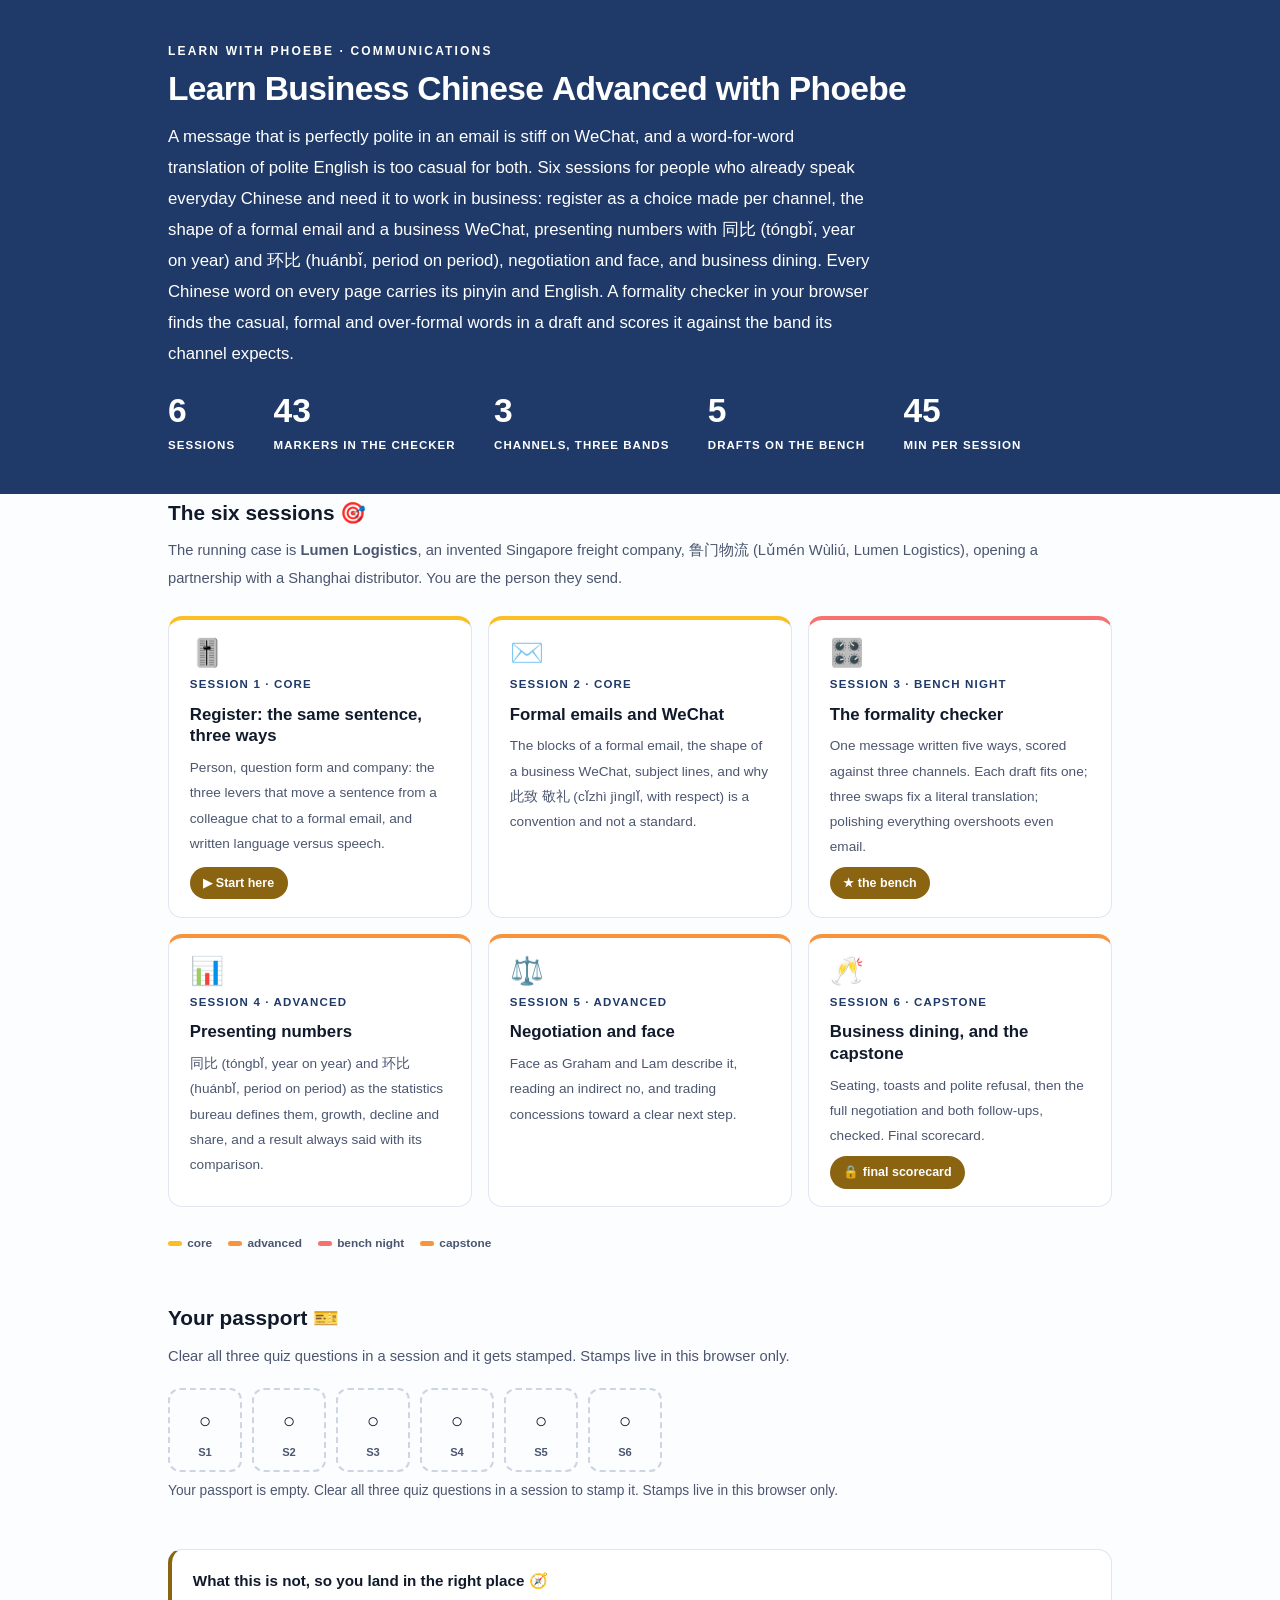
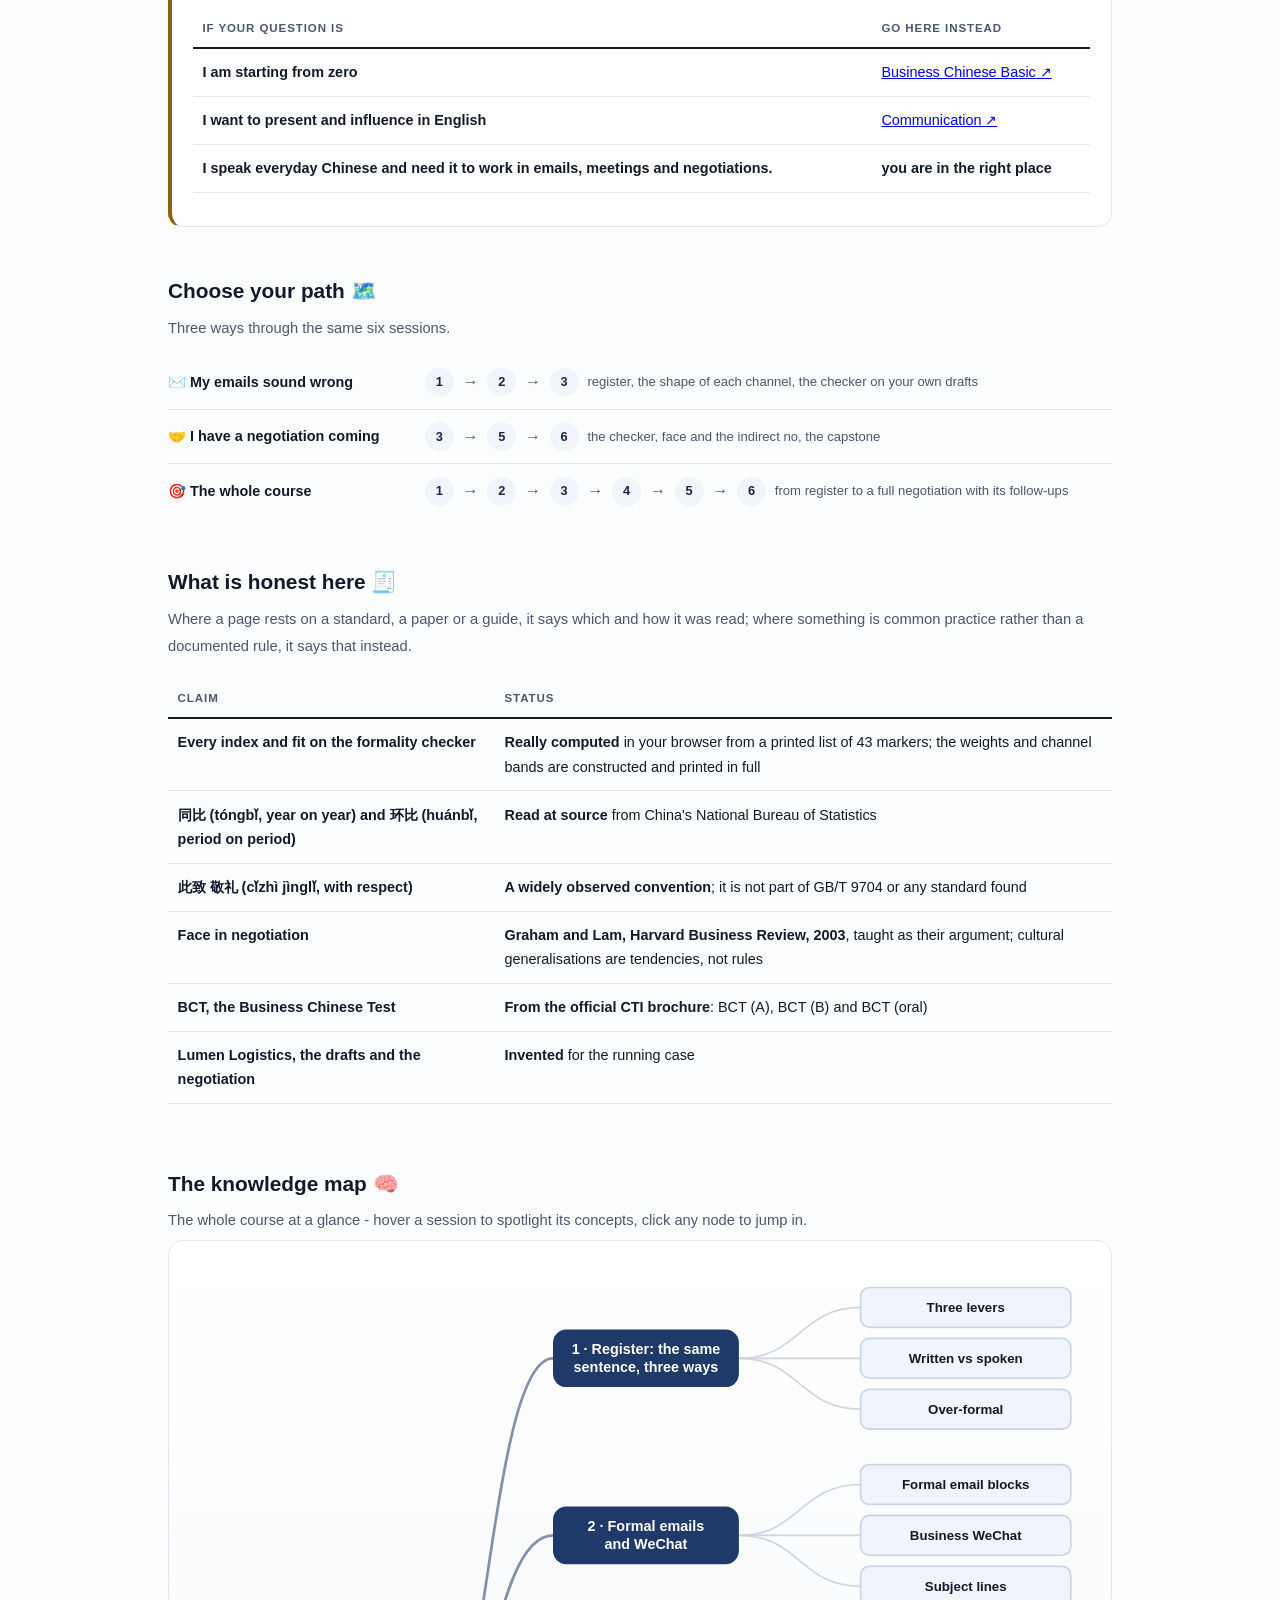
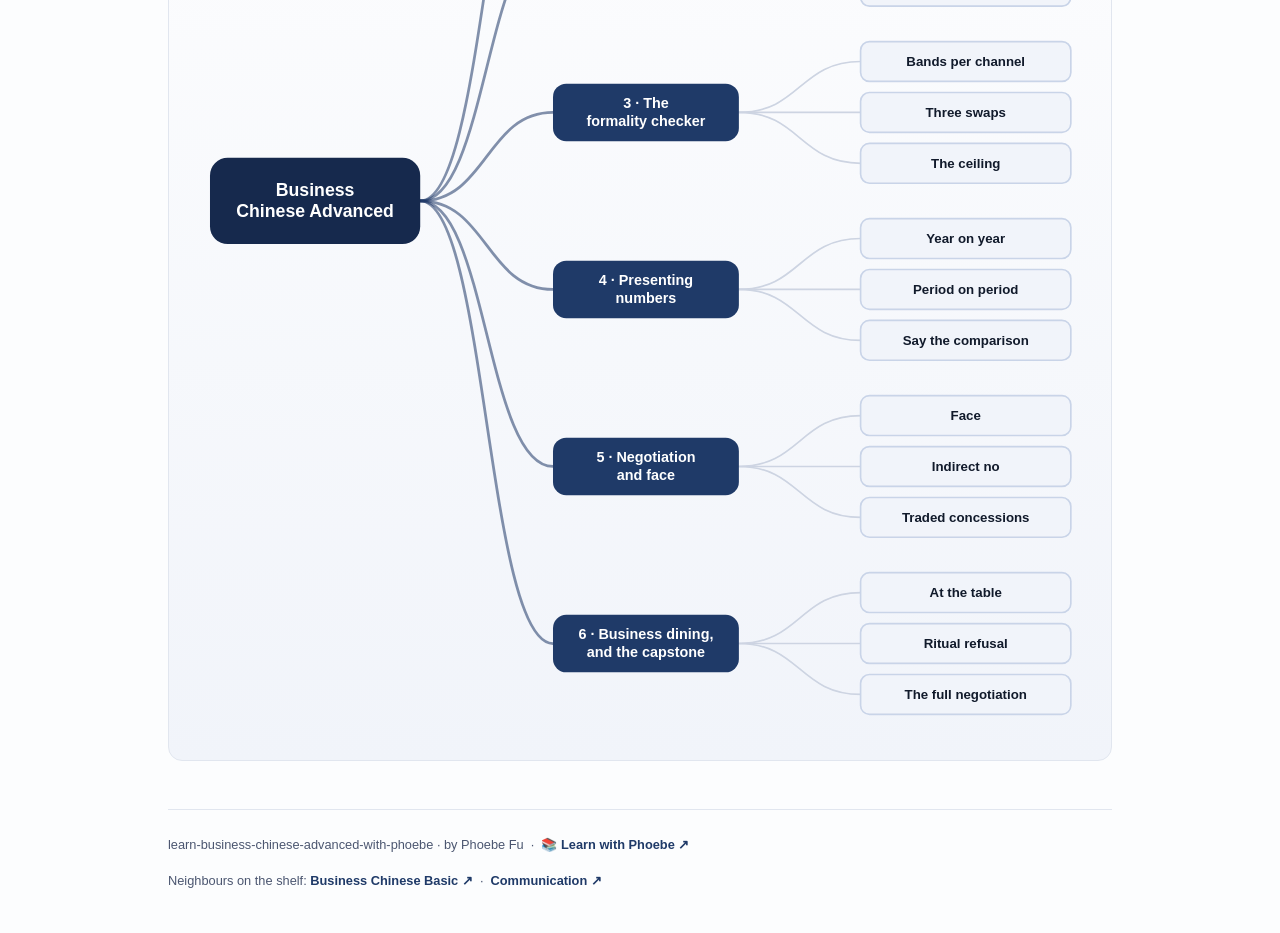
==== commit 630814a1: "Light surfaces everywhere: lightbox, cheat panel, code boxes; contrast and phone-width fixes Every d" ====
--- a/index.html
+++ b/index.html
@@ -19,12 +19,12 @@
 <meta name="twitter:image" content="https://phoebefu6.github.io/learn-business-chinese-advanced-with-phoebe/assets/og-cover.png">
 <!-- social:end -->
 <title>Learn Business Chinese Advanced with Phoebe</title>
-<link rel="stylesheet" href="assets/style.css?v=1">
+<link rel="stylesheet" href="assets/style.css?v=17">
 <style>
 
   .stats-row { display: flex; gap: 2.4rem; margin-top: 1.5rem; flex-wrap: wrap; }
   .stat b { display: block; font-size: 2.1rem; font-weight: 800; line-height: 1.05; font-variant-numeric: tabular-nums; }
-  .stat span { font-size: .72rem; opacity: .85; text-transform: uppercase; letter-spacing: .09em; font-weight: 600; }
+  .stat span { font-size: .72rem; opacity: 1; text-transform: uppercase; letter-spacing: .09em; font-weight: 600; }
 
   .course-grid { display: grid; grid-template-columns: repeat(auto-fit, minmax(17rem, 1fr)); gap: 1rem; margin-top: 1.5rem; }
   .course-card {
@@ -57,9 +57,9 @@
   .path { display: flex; gap: .55rem; align-items: center; padding: .75rem 0; border-bottom: .5px solid var(--hairline); flex-wrap: wrap; }
   .path:last-child { border-bottom: none; }
   .path b { min-width: 15.5rem; font-size: .9rem; }
-  .path .pstep { background: var(--indigo-50); color: var(--indigo); border-radius: 999px; padding: .16rem .68rem; font-weight: 700; font-size: .8rem; text-decoration: none; transition: all .12s ease; }
+  .path .pstep { background: var(--indigo-50); color: var(--indigo-deep); border-radius: 999px; padding: .16rem .68rem; font-weight: 700; font-size: .8rem; text-decoration: none; transition: all .12s ease; }
   .path .pstep:hover { background: var(--indigo); color: #fff; }
-  .path .parr { color: var(--faint); font-weight: 700; }
+  .path .parr { color: var(--muted); font-weight: 700; }
 
   .mm-section { margin-top: 1.6rem; }
   .mm-section h2 { font-size: 1.3rem; font-weight: 800; margin-bottom: .2rem; }
@@ -348,6 +348,6 @@
 };
 </script>
 <script src="assets/mindmap.js?v=1"></script>
-<script src="assets/app.js?v=1"></script>
+<script src="assets/app.js?v=17"></script>
 </body>
 </html>
--- a/assets/style.css
+++ b/assets/style.css
@@ -19,8 +19,8 @@
   --amber-ink: #5E440A;
   --amber-50: #F8F0DD;
   --paper: #FCFDFE;
-  --code-bg: #111A2B;
-  --code-ink: #E1E6EF;
+  --code-bg: #F1F4FA;
+  --code-ink: #111A2B;
   --scrim-rgb: 17,26,43;
   --shadow-rgb: 31,58,104;
   --radius: 14px;
@@ -52,7 +52,7 @@
   font-size: .75rem;
   letter-spacing: .18em;
   text-transform: uppercase;
-  opacity: .85;
+  opacity: 1;
   font-weight: 600;
 }
 .masthead h1 {
@@ -63,7 +63,7 @@
   letter-spacing: -.02em;
 }
 .masthead h1 .accent { color: inherit; }
-.masthead .sub { font-size: 1.05rem; opacity: .92; max-width: 44rem; }
+.masthead .sub { font-size: 1.05rem; opacity: 1; max-width: 44rem; }
 
 .chip-row { display: flex; flex-wrap: wrap; gap: .5rem; margin-top: 1.1rem; }
 .chip {
@@ -77,7 +77,7 @@
   white-space: nowrap;
 }
 .chip.level { background: #fff; color: var(--indigo); }
-.chip.audience { background: rgba(255,255,255,.16); color: #fff; border: 1px solid rgba(255,255,255,.35); }
+.chip.audience { background: rgba(255,255,255,.08); color: #fff; border: 1px solid rgba(255,255,255,.35); }
 .chip.time { background: var(--ink); color: #fff; font-variant-numeric: tabular-nums; }
 
 
@@ -241,7 +241,7 @@
 .pill.light { background: var(--indigo-50); color: var(--indigo); }
 .pill.inkpill { background: var(--ink); color: #fff; }
 .pill.amber, .pill.peach { background: var(--amber); color: #fff; }
-.pill.bare { color: var(--faint); }
+.pill.bare { color: var(--muted); }
 
 /* ---------- 4D grid ---------- */
 .grid-2 { display: grid; grid-template-columns: repeat(auto-fit, minmax(15rem, 1fr)); gap: .8rem; margin: .5rem 0 1rem; }
@@ -270,10 +270,11 @@
 table.clean td:first-child { font-weight: 600; }
 
 /* ---------- prompt boxes ---------- */
-.prompt-box {
+.prompt-box{
   position: relative;
-  background: var(--code-bg);
-  color: var(--code-ink);
+  background: #F1F4FA;
+  border: 1px solid #E1E6EF;
+  color: #111A2B;
   border-radius: var(--radius);
   padding: 1.1rem 1.2rem;
   margin: 1rem 0 1.2rem;
@@ -283,12 +284,12 @@
   white-space: pre-wrap;
   word-break: break-word;
 }
-.prompt-box .label {
+.prompt-box .label{
   position: absolute;
   top: -0.7rem;
   left: 1rem;
-  background: var(--indigo);
-  color: #fff;
+  background: #1F3A68;
+  color: #FFFFFF;
   font-family: "Inter", -apple-system, sans-serif;
   font-size: .68rem;
   font-weight: 700;
@@ -299,13 +300,13 @@
 }
 .prompt-box.bad .label { background: var(--faint); color: var(--ink); }
 .prompt-box.good .label { background: var(--amber); color: #fff; }
-.copy-btn {
+.copy-btn{
   position: absolute;
   top: .7rem;
   right: .7rem;
-  background: rgba(255,255,255,.1);
-  border: 1px solid rgba(255,255,255,.25);
-  color: #fff;
+  background: #FFFFFF;
+  border: 1px solid #E1E6EF;
+  color: #111A2B;
   border-radius: 999px;
   padding: .25rem .8rem;
   font-size: .72rem;
@@ -314,7 +315,7 @@
   font-family: "Inter", -apple-system, sans-serif;
   transition: background .15s ease;
 }
-.copy-btn:hover { background: rgba(255,255,255,.22); }
+.copy-btn:hover { background: #E1E6EF; }
 .copy-btn.copied { background: var(--amber); border-color: var(--amber); color: #fff; }
 
 /* ---------- demo steps ---------- */
@@ -409,7 +410,7 @@
   gap: .4rem;
 }
 
-.lightbox {
+.lightbox{
   position: fixed;
   inset: 0;
   z-index: 100;
@@ -421,8 +422,10 @@
   cursor: zoom-out;
 }
 .lightbox.open { display: flex; }
-.lightbox .inner {
+.lightbox .inner{
   background: #fff;
+  border: 1px solid #E1E6EF;
+  box-shadow: 0 10px 40px rgba(17,26,43,.14);
   border-radius: var(--radius);
   padding: 2rem;
   max-width: 94vw;
@@ -430,13 +433,12 @@
   overflow: auto;
 }
 .lightbox .inner svg, .lightbox .inner img { width: min(88vw, 70rem); height: auto; }
-.lightbox .close-hint {
+.lightbox .close-hint{
   position: fixed;
   top: 1rem; right: 1.4rem;
-  color: #fff;
+  color: #111A2B;
   font-size: .8rem;
   font-weight: 600;
-  opacity: .8;
 }
 
 /* ---------- courses covered ---------- */
@@ -455,19 +457,20 @@
 .covered-row .note { margin-left: auto; color: var(--muted); font-size: .78rem; text-align: right; }
 
 /* ---------- cheat sheet footer ---------- */
-.cheat {
-  background: var(--ink);
-  color: #fff;
+.cheat{
+  background: #F1F4FA;
+  border: 1px solid #E1E6EF;
+  color: #111A2B;
   border-radius: var(--radius);
   padding: 1.6rem 1.6rem 1.3rem;
   margin-top: 3rem;
 }
 .cheat h3 { font-size: 1.1rem; margin-bottom: 1rem; }
-.cheat h3 span { color: var(--indigo-soft); }
+.cheat h3 span { color: #1F3A68; }
 .cheat .grid-2 { gap: 1rem; }
 .cheat .cheat-item { border-left: 3px solid var(--indigo-mid); padding-left: .8rem; }
-.cheat .cheat-item b { display: block; font-size: .85rem; color: var(--indigo-soft); }
-.cheat .cheat-item span { font-size: .82rem; opacity: .85; }
+.cheat .cheat-item b { display: block; font-size: .85rem; color: #16294D; }
+.cheat .cheat-item span { font-size: .82rem; color: #4B5670; }
 
 footer.pagefoot {
   border-top: 1px solid var(--hairline);
@@ -562,7 +565,7 @@
   margin-top: 1.1rem;
   flex-wrap: wrap;
 }
-.journey .jlabel { font-size: .7rem; font-weight: 700; text-transform: uppercase; letter-spacing: .09em; opacity: .8; margin-right: .3rem; }
+.journey .jlabel { font-size: .7rem; font-weight: 700; text-transform: uppercase; letter-spacing: .09em; opacity: 1; margin-right: .3rem; }
 .journey a {
   width: 1.7rem; height: 1.7rem;
   border-radius: 999px;
@@ -1160,7 +1163,7 @@
   transition: all .18s ease;
 }
 .pp-stamp:hover { border-color: var(--indigo-soft); }
-.pp-stamp i { font-size: 1.3rem; font-style: normal; opacity: .35; }
+.pp-stamp i { font-size: 1.3rem; font-style: normal; opacity: 1; }
 .pp-stamp b { font: 800 0.7rem Inter, sans-serif; }
 .pp-stamp.got {
   border-style: solid; border-color: var(--indigo);
@@ -1348,3 +1351,28 @@
 @media (max-width: 640px) { .tl-table { font-size: .8rem; } .tl-target .tl-big { font-size: 1.4rem; } }
 .rg-drafts .rg-en { display: block; font-style: normal; font-size: .86rem; color: var(--muted); line-height: 1.6; }
 @media (max-width: 640px) { .tl-row label { display: block; width: 100%; } .tl-row select { width: 100%; } }
+
+/* layout-patch-3: phone-width overflow (2026-10-10) */
+.sql-bar { flex-wrap: wrap; }
+@media (max-width: 480px) {
+  .covered-row { flex-wrap: wrap; }
+  .covered-row .note { margin-left: 0; text-align: left; flex-basis: 100%; }
+  details.card summary { flex-wrap: wrap; }
+  details.card summary .mini { white-space: normal; }
+  .wk, .sqlbox, .prompt-box, pre { max-width: 100%; overflow-x: auto; }
+  .mono, code, strong, .note { overflow-wrap: anywhere; }
+  select, input[type=range], label { max-width: 100%; }
+  canvas, svg, img { max-width: 100%; height: auto; }
+  .tree-kids, .tree-node-wrap, .tree-node, .rb-night, .al-row, .gd-field, .tl-row, .sl-row { max-width: 100%; overflow-x: auto; }
+  .tl-cols, .sl-cols, .bb-cols, .ev-cols, [class$="-cols"] { grid-template-columns: 1fr !important; display: grid; }
+  .tl-cols > *, .sl-cols > *, [class$="-cols"] > * { min-width: 0; max-width: 100%; }
+  .mono { white-space: normal; }
+  .er-w, .bb-lab, .tl-lev, .sl-lev { max-width: 100%; white-space: normal; }
+}
+/* contrast-patch-2b */
+.cheat a { color: var(--indigo-deep, var(--ink)); }
+.chip.audience { background: transparent; border-color: rgba(255,255,255,.55); }
+.masthead a, .masthead .sub a { color: #fff; text-decoration: underline; text-underline-offset: 2px; }
+.prompt-box b, .prompt-box strong { color: var(--indigo-deep, var(--ink)); }
+.prompt-box span, .prompt-box em, .prompt-box i { color: inherit; }
+.pp-stamp i { color: var(--ink); }
